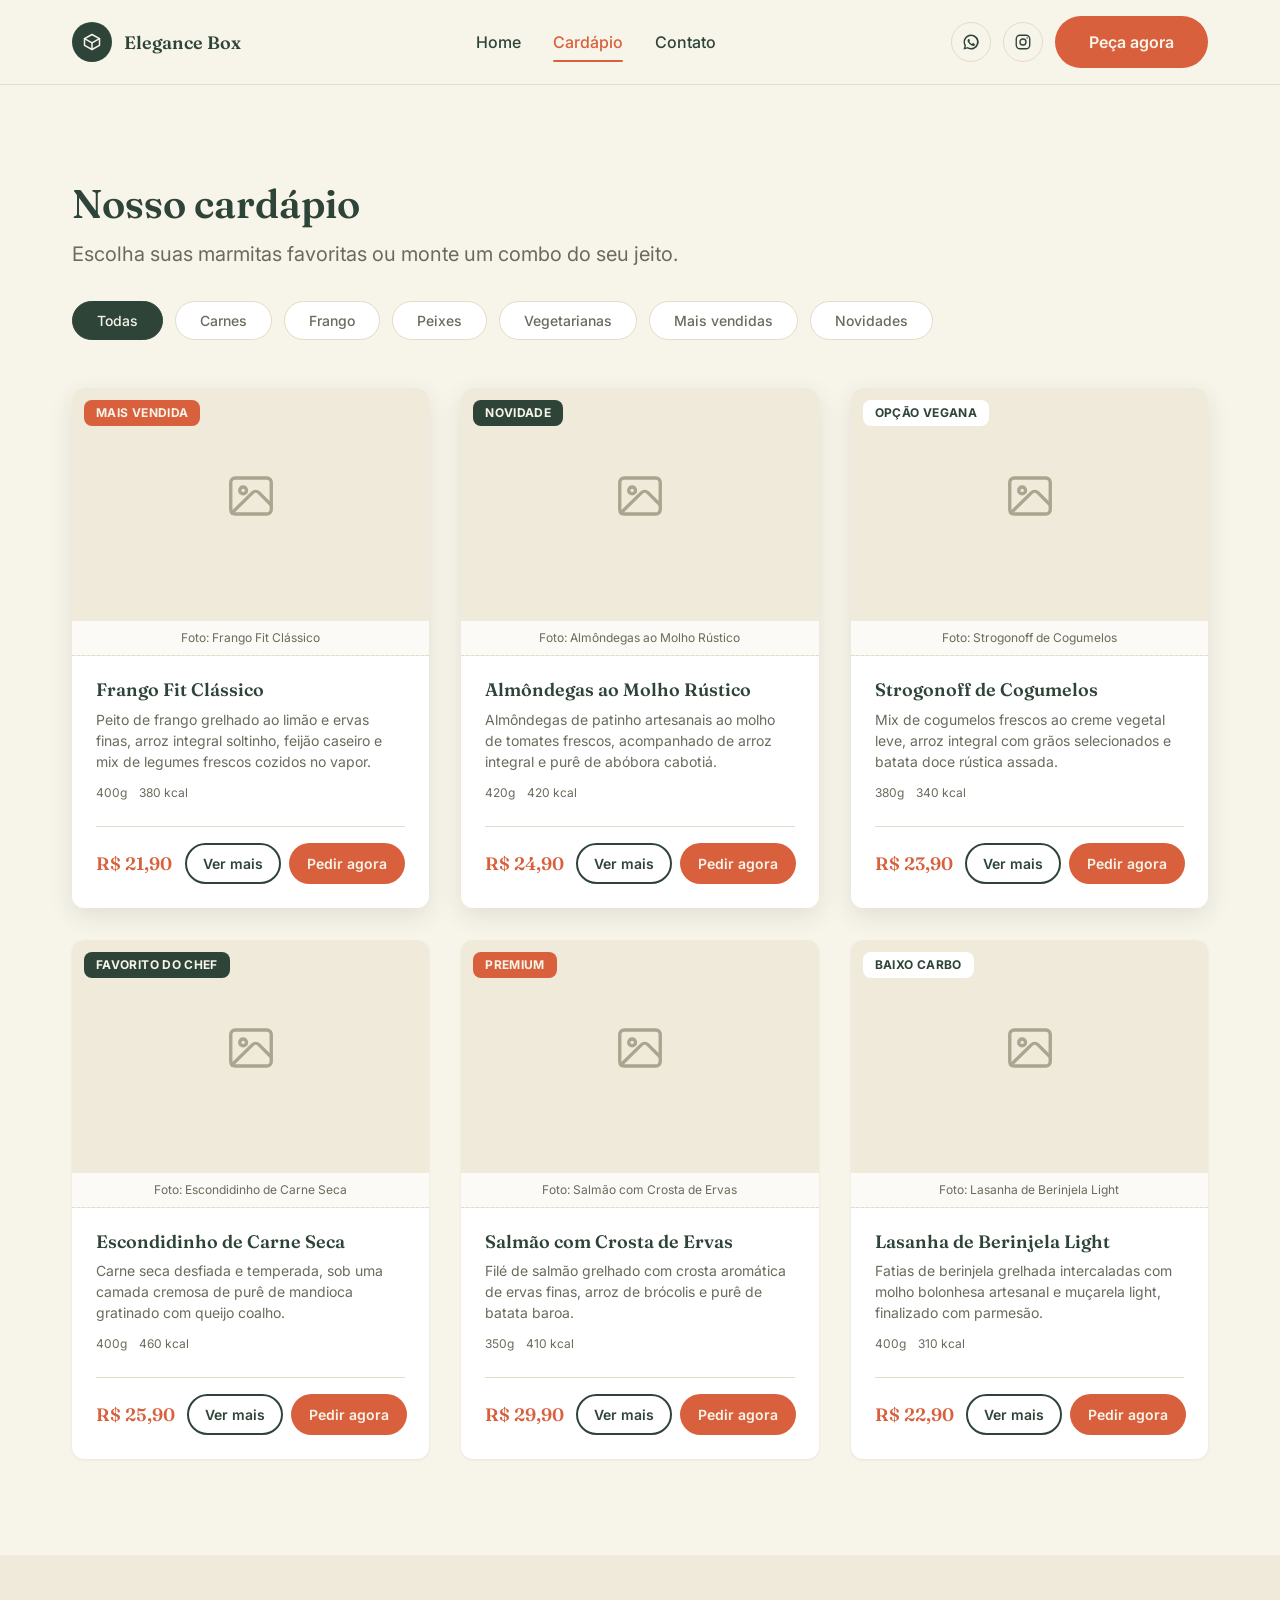
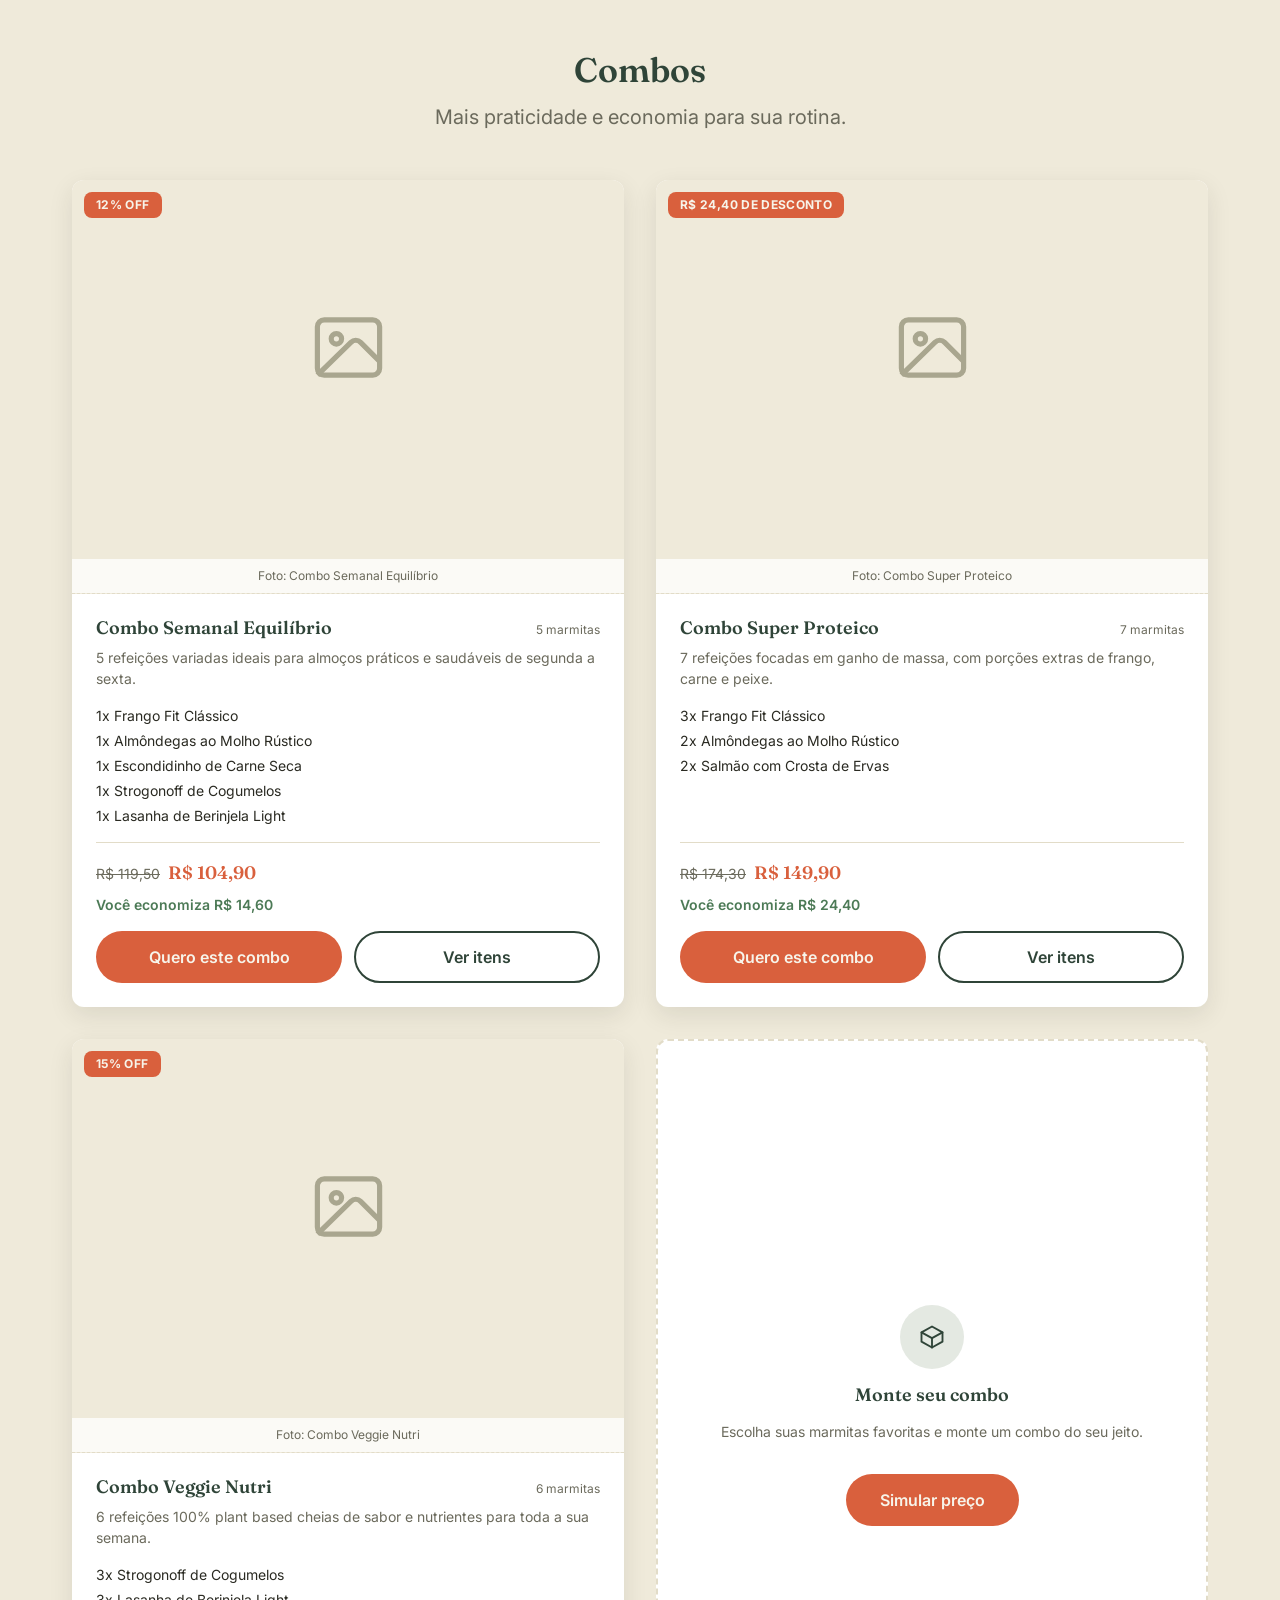
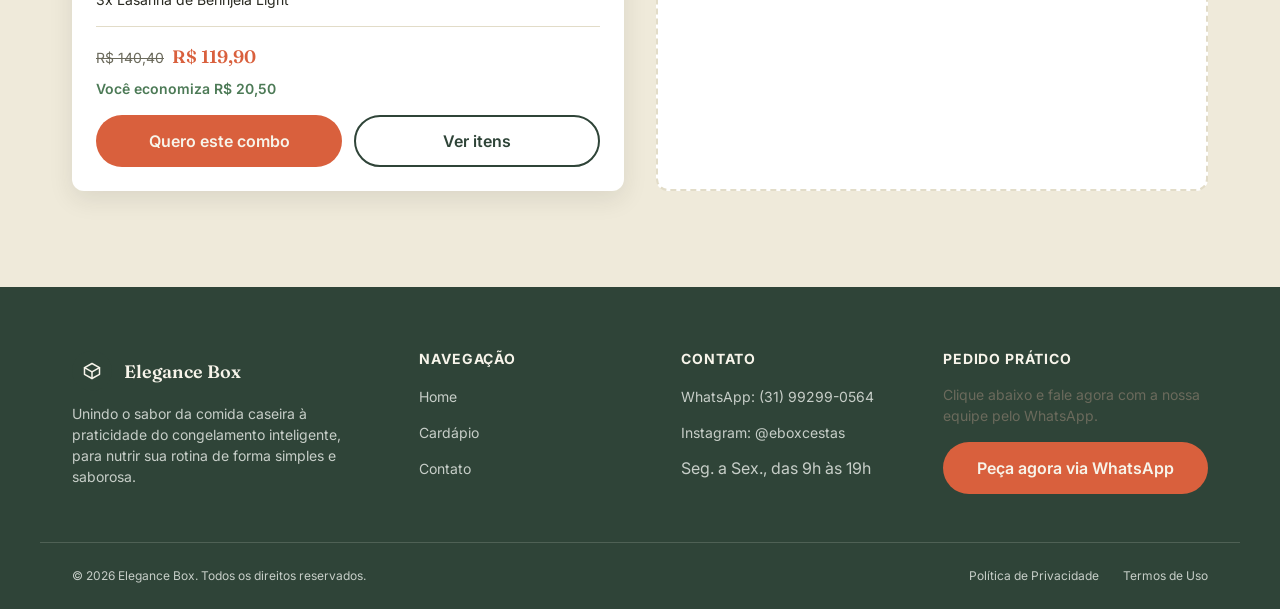
==== cardapio.html @ ef8cdcfc "Inicialização" ====
<!DOCTYPE html>
<html lang="pt-BR">
  <head>
    <meta charset="UTF-8" />
    <meta name="viewport" content="width=device-width, initial-scale=1.0" />
    <title>Cardápio | Elegance Box</title>
    <meta
      name="description"
      content="Conheça o cardápio completo de marmitas congeladas da Elegance Box, monte combos prontos ou personalize o seu."
    />

    <link
      rel="icon"
      type="image/svg+xml"
      href="data:image/svg+xml,%3Csvg xmlns='http://www.w3.org/2000/svg' viewBox='0 0 24 24'%3E%3Crect width='24' height='24' rx='6' fill='%232F4438'/%3E%3Cpath d='M5 8.5l7-4 7 4-7 4-7-4Z' fill='none' stroke='%23F7F4EA' stroke-width='1.6' stroke-linejoin='round'/%3E%3Cpath d='M5 8.5v7l7 4 7-4v-7' fill='none' stroke='%23F7F4EA' stroke-width='1.6' stroke-linejoin='round'/%3E%3C/svg%3E"
    />

    <link rel="preconnect" href="https://fonts.googleapis.com" />
    <link rel="preconnect" href="https://fonts.gstatic.com" crossorigin />
    <link
      href="https://fonts.googleapis.com/css2?family=Fraunces:opsz,wght@9..144,500;9..144,600;9..144,700&family=Inter:wght@400;500;600;700&display=swap"
      rel="stylesheet"
    />

    <link rel="stylesheet" href="css/reset.css" />
    <link rel="stylesheet" href="css/variables.css" />
    <link rel="stylesheet" href="css/global.css" />
    <link rel="stylesheet" href="css/cardapio.css" />
  </head>
  <body>
    <a class="skip-link" href="#main-content">Pular para o conteúdo</a>

    <!-- ==================================================================
         HEADER GLOBAL (idêntico em todas as páginas — ver comentários
         completos em index.html)
         ================================================================== -->
    <header class="site-header">
      <div class="container site-header__inner">
        <a href="index.html" class="logo">
          <span class="logo__icon" aria-hidden="true">
            <svg viewBox="0 0 24 24" fill="none" stroke="currentColor" stroke-width="1.8" stroke-linecap="round" stroke-linejoin="round">
              <path d="M3 8l9-5 9 5-9 5-9-5Z" />
              <path d="M3 8v8l9 5 9-5V8" />
              <path d="M12 13v8" />
            </svg>
          </span>
          <span class="logo__text">Elegance Box</span>
        </a>

        <nav class="site-nav" aria-label="Navegação principal">
          <ul class="site-nav__list">
            <li><a href="index.html" class="nav-link" data-nav-link>Home</a></li>
            <li><a href="cardapio.html" class="nav-link" data-nav-link>Cardápio</a></li>
            <li><a href="contato.html" class="nav-link" data-nav-link>Contato</a></li>
          </ul>
        </nav>

        <div class="site-header__actions">
          <a
            class="icon-btn"
            href="https://wa.me/5531992990564"
            target="_blank"
            rel="noopener"
            title="Falar no WhatsApp"
            aria-label="Falar no WhatsApp"
            data-wa-cta
            data-wa-message="Olá! Gostaria de fazer um pedido de marmitas Elegance Box."
          >
            <svg viewBox="0 0 24 24" fill="currentColor" aria-hidden="true">
              <path
                d="M12 2a10 10 0 0 0-8.6 15L2 22l5.2-1.4A10 10 0 1 0 12 2Zm0 18a8 8 0 0 1-4.1-1.1l-.3-.2-3 .8.8-2.9-.2-.3A8 8 0 1 1 12 20Zm4.4-5.8c-.2-.1-1.4-.7-1.6-.8-.2-.1-.4-.1-.5.1s-.6.8-.7.9-.3.2-.5.1a6.5 6.5 0 0 1-3.2-2.8c-.2-.4.2-.4.6-1.2.1-.2 0-.4 0-.5s-.5-1.2-.7-1.6-.4-.4-.5-.4h-.5a.9.9 0 0 0-.6.3 2.7 2.7 0 0 0-.8 2 4.7 4.7 0 0 0 1 2.5 10.6 10.6 0 0 0 4.4 3.9c1.6.6 2.2.7 2.7.6a2.3 2.3 0 0 0 1.5-1.1 1.9 1.9 0 0 0 .1-1.1c-.1-.1-.2-.2-.4-.3Z"
              />
            </svg>
          </a>
          <a
            class="icon-btn"
            href="https://www.instagram.com/eboxcestas?utm_source=ig_web_button_share_sheet&igsh=ZDNlZDc0MzIxNw==&igsi=ZDNlZDc0MzIxNw=="
            target="_blank"
            rel="noopener"
            title="Ver Instagram"
            aria-label="Ver Instagram"
          >
            <svg viewBox="0 0 24 24" fill="none" stroke="currentColor" stroke-width="1.8" aria-hidden="true">
              <rect x="3" y="3" width="18" height="18" rx="5" />
              <circle cx="12" cy="12" r="4" />
              <circle cx="17.5" cy="6.5" r="1" fill="currentColor" stroke="none" />
            </svg>
          </a>
          <a
            class="btn btn--primary"
            href="https://wa.me/5531992990564"
            target="_blank"
            rel="noopener"
            data-wa-cta
            data-wa-message="Olá! Gostaria de fazer um pedido de marmitas Elegance Box."
          >
            Peça agora
          </a>
        </div>

        <button
          type="button"
          class="mobile-menu-toggle"
          id="mobileMenuToggle"
          aria-label="Abrir menu"
          aria-expanded="false"
          aria-controls="mobileMenu"
        >
          <svg viewBox="0 0 24 24" fill="none" stroke="currentColor" stroke-width="2" stroke-linecap="round" aria-hidden="true">
            <line x1="3" y1="6" x2="21" y2="6" />
            <line x1="3" y1="12" x2="21" y2="12" />
            <line x1="3" y1="18" x2="21" y2="18" />
          </svg>
        </button>
      </div>
    </header>

    <main id="main-content">
      <!-- ================================================================
           CABEÇALHO DO CARDÁPIO + FILTROS
           Título/texto de introdução e os chips de categoria que filtram
           o grid de produtos logo abaixo (ver cardapio.js).
           ================================================================ -->
      <section class="section cardapio-catalog">
        <div class="container">
          <div class="section-header">
            <h1 class="section-header__title">Nosso cardápio</h1>
            <p class="section-header__subtitle">Escolha suas marmitas favoritas ou monte um combo do seu jeito.</p>
          </div>

          <!-- role="group" com aria-label: identifica para leitores de tela
               que estes botões formam um conjunto de filtros relacionados -->
          <div class="filter-bar" id="filterBar" role="group" aria-label="Filtrar cardápio por categoria">
            <button type="button" class="filter-chip" data-filter="todas" aria-pressed="true">Todas</button>
            <button type="button" class="filter-chip" data-filter="carnes" aria-pressed="false">Carnes</button>
            <button type="button" class="filter-chip" data-filter="frango" aria-pressed="false">Frango</button>
            <button type="button" class="filter-chip" data-filter="peixes" aria-pressed="false">Peixes</button>
            <button type="button" class="filter-chip" data-filter="vegetarianas" aria-pressed="false">Vegetarianas</button>
            <button type="button" class="filter-chip" data-filter="mais-vendidas" aria-pressed="false">Mais vendidas</button>
            <button type="button" class="filter-chip" data-filter="novidades" aria-pressed="false">Novidades</button>
          </div>

          <!-- Grid de produtos: preenchido/atualizado por cardapio.js a
               cada clique num filtro. aria-live="polite" faz leitores de
               tela avisarem discretamente quando o conteúdo do grid muda -->
          <div class="products-grid" id="productsGrid" aria-live="polite"></div>
        </div>
      </section>

      <!-- ================================================================
           COMBOS
           3 combos prontos (renderizados via JS a partir de
           EB.data.COMBOS) + o card "Monte seu combo", que abre o modal
           grande de montagem personalizada.
           ================================================================ -->
      <section class="section section--alt combos-section">
        <div class="container">
          <div class="section-header section-header--center">
            <h2 class="section-header__title">Combos</h2>
            <p class="section-header__subtitle">Mais praticidade e economia para sua rotina.</p>
          </div>

          <div class="combos-grid" id="combosGrid"></div>
        </div>
      </section>
    </main>

    <!-- ==================================================================
         FOOTER GLOBAL (idêntico em todas as páginas)
         ================================================================== -->
    <footer class="site-footer">
      <div class="container site-footer__grid">
        <div class="footer-block">
          <a href="index.html" class="logo">
            <span class="logo__icon" aria-hidden="true">
              <svg viewBox="0 0 24 24" fill="none" stroke="currentColor" stroke-width="1.8" stroke-linecap="round" stroke-linejoin="round">
                <path d="M3 8l9-5 9 5-9 5-9-5Z" />
                <path d="M3 8v8l9 5 9-5V8" />
                <path d="M12 13v8" />
              </svg>
            </span>
            <span class="logo__text">Elegance Box</span>
          </a>
          <p class="footer-block__description">
            Unindo o sabor da comida caseira à praticidade do congelamento inteligente, para nutrir sua rotina de
            forma simples e saborosa.
          </p>
        </div>

        <div class="footer-block">
          <h3 class="footer-block__title">Navegação</h3>
          <ul class="footer-block__list">
            <li><a href="index.html">Home</a></li>
            <li><a href="cardapio.html">Cardápio</a></li>
            <li><a href="contato.html">Contato</a></li>
          </ul>
        </div>

        <div class="footer-block">
          <h3 class="footer-block__title">Contato</h3>
          <ul class="footer-block__list">
            <li>
              <a
                href="https://wa.me/5531992990564"
                target="_blank"
                rel="noopener"
                data-wa-cta
                data-wa-message="Olá! Gostaria de fazer um pedido de marmitas Elegance Box."
                >WhatsApp: (31) 99299-0564</a
              >
            </li>
            <li><a href="https://www.instagram.com/eboxcestas?utm_source=ig_web_button_share_sheet&igsh=ZDNlZDc0MzIxNw==&igsi=ZDNlZDc0MzIxNw==" target="_blank" rel="noopener">Instagram: @eboxcestas</a></li>
            <li>Seg. a Sex., das 9h às 19h</li>
          </ul>
        </div>

        <div class="footer-block">
          <h3 class="footer-block__title">Pedido Prático</h3>
          <p class="footer-block__text">Clique abaixo e fale agora com a nossa equipe pelo WhatsApp.</p>
          <a
            class="btn btn--primary"
            href="https://wa.me/5531992990564"
            target="_blank"
            rel="noopener"
            data-wa-cta
            data-wa-message="Olá! Gostaria de fazer um pedido de marmitas Elegance Box."
          >
            Peça agora via WhatsApp
          </a>
        </div>
      </div>

      <div class="container site-footer__bottom">
        <span>&copy; <span id="currentYear">2026</span> Elegance Box. Todos os direitos reservados.</span>
        <div class="site-footer__bottom-links">
          <a href="#">Política de Privacidade</a>
          <a href="#">Termos de Uso</a>
        </div>
      </div>
    </footer>

    <!-- ==================================================================
         MENU MOBILE (idêntico em todas as páginas)
         ================================================================== -->
    <div class="mobile-menu" id="mobileMenu" aria-hidden="true">
      <div class="mobile-menu__header">
        <a href="index.html" class="logo">
          <span class="logo__icon" aria-hidden="true">
            <svg viewBox="0 0 24 24" fill="none" stroke="currentColor" stroke-width="1.8" stroke-linecap="round" stroke-linejoin="round">
              <path d="M3 8l9-5 9 5-9 5-9-5Z" />
              <path d="M3 8v8l9 5 9-5V8" />
              <path d="M12 13v8" />
            </svg>
          </span>
          <span class="logo__text">Elegance Box</span>
        </a>
        <button type="button" class="icon-btn mobile-menu__close" id="mobileMenuClose" aria-label="Fechar menu">
          <svg viewBox="0 0 24 24" fill="none" stroke="currentColor" stroke-width="2" stroke-linecap="round" aria-hidden="true">
            <line x1="5" y1="5" x2="19" y2="19" />
            <line x1="19" y1="5" x2="5" y2="19" />
          </svg>
        </button>
      </div>

      <div class="mobile-menu__body">
        <nav class="mobile-menu__nav" aria-label="Navegação mobile">
          <a href="index.html" class="nav-link" data-nav-link>Home</a>
          <a href="cardapio.html" class="nav-link" data-nav-link>Cardápio</a>
          <a href="contato.html" class="nav-link" data-nav-link>Contato</a>
        </nav>

        <hr class="mobile-menu__divider" />

        <div class="mobile-menu__actions">
          <a
            class="btn btn--primary btn--block"
            href="https://wa.me/5531992990564"
            target="_blank"
            rel="noopener"
            data-wa-cta
            data-wa-message="Olá! Gostaria de fazer um pedido de marmitas Elegance Box."
          >
            Peça agora
          </a>
          <div class="mobile-menu__socials">
            <a
              class="icon-btn"
              href="https://wa.me/5531992990564"
              target="_blank"
              rel="noopener"
              aria-label="Falar no WhatsApp"
              data-wa-cta
              data-wa-message="Olá! Gostaria de fazer um pedido de marmitas Elegance Box."
            >
              <svg viewBox="0 0 24 24" fill="currentColor" aria-hidden="true">
                <path
                  d="M12 2a10 10 0 0 0-8.6 15L2 22l5.2-1.4A10 10 0 1 0 12 2Zm0 18a8 8 0 0 1-4.1-1.1l-.3-.2-3 .8.8-2.9-.2-.3A8 8 0 1 1 12 20Zm4.4-5.8c-.2-.1-1.4-.7-1.6-.8-.2-.1-.4-.1-.5.1s-.6.8-.7.9-.3.2-.5.1a6.5 6.5 0 0 1-3.2-2.8c-.2-.4.2-.4.6-1.2.1-.2 0-.4 0-.5s-.5-1.2-.7-1.6-.4-.4-.5-.4h-.5a.9.9 0 0 0-.6.3 2.7 2.7 0 0 0-.8 2 4.7 4.7 0 0 0 1 2.5 10.6 10.6 0 0 0 4.4 3.9c1.6.6 2.2.7 2.7.6a2.3 2.3 0 0 0 1.5-1.1 1.9 1.9 0 0 0 .1-1.1c-.1-.1-.2-.2-.4-.3Z"
                />
              </svg>
            </a>
            <a class="icon-btn" href="https://www.instagram.com/eboxcestas?utm_source=ig_web_button_share_sheet&igsh=ZDNlZDc0MzIxNw==&igsi=ZDNlZDc0MzIxNw==" target="_blank" rel="noopener" aria-label="Ver Instagram">
              <svg viewBox="0 0 24 24" fill="none" stroke="currentColor" stroke-width="1.8" aria-hidden="true">
                <rect x="3" y="3" width="18" height="18" rx="5" />
                <circle cx="12" cy="12" r="4" />
                <circle cx="17.5" cy="6.5" r="1" fill="currentColor" stroke="none" />
              </svg>
            </a>
          </div>
        </div>
      </div>
    </div>

    <!-- ==================================================================
         MODAL: DETALHES DA MARMITA
         Aberto ao clicar em "Ver mais" num card de produto, ou ao clicar
         numa marmita dentro do modal de combo. O conteúdo interno
         (.modal__body) é montado inteiramente via JS (cardapio.js,
         função buildProductModalBody), pois os campos (ingredientes,
         tabela nutricional etc.) são os mesmos para toda marmita — só o
         valor de cada campo muda conforme o produto clicado.
         ================================================================== -->
    <div class="modal-overlay" id="productModal" aria-hidden="true">
      <div class="modal" role="dialog" aria-modal="true" aria-labelledby="productModalTitle">
        <button type="button" class="icon-btn modal__close" data-modal-close aria-label="Fechar detalhes da marmita">
          <svg viewBox="0 0 24 24" fill="none" stroke="currentColor" stroke-width="2" stroke-linecap="round" aria-hidden="true">
            <line x1="5" y1="5" x2="19" y2="19" />
            <line x1="19" y1="5" x2="5" y2="19" />
          </svg>
        </button>
        <div class="modal__body" id="productModalBody"></div>
      </div>
    </div>

    <!-- ==================================================================
         MODAL: DETALHES DO COMBO
         Aberto ao clicar em "Ver itens" num combo pronto. Lista as
         marmitas incluídas; cada uma pode ser clicada para abrir o modal
         de detalhes daquela marmita (com opção de "Voltar" para este
         modal). Conteúdo montado via JS (buildComboModalBody).
         ================================================================== -->
    <div class="modal-overlay" id="comboModal" aria-hidden="true">
      <div class="modal" role="dialog" aria-modal="true" aria-labelledby="comboModalTitle">
        <button type="button" class="icon-btn modal__close" data-modal-close aria-label="Fechar detalhes do combo">
          <svg viewBox="0 0 24 24" fill="none" stroke="currentColor" stroke-width="2" stroke-linecap="round" aria-hidden="true">
            <line x1="5" y1="5" x2="19" y2="19" />
            <line x1="19" y1="5" x2="5" y2="19" />
          </svg>
        </button>
        <div class="modal__body" id="comboModalBody"></div>
      </div>
    </div>

    <!-- ==================================================================
         MODAL: MONTE SEU COMBO
         O modal mais complexo do site: lista todas as marmitas com
         seletor de quantidade (coluna esquerda) e um resumo fixo com
         cálculo de desconto progressivo em tempo real (coluna direita).
         Ao contrário dos dois modais acima, aqui a ESTRUTURA é sempre a
         mesma (só os números mudam), então o HTML já vem praticamente
         pronto e cardapio.js só atualiza os valores — ver função
         renderBuilderSummary().
         ================================================================== -->
    <div class="modal-overlay" id="builderModal" aria-hidden="true">
      <div class="modal modal--builder" role="dialog" aria-modal="true" aria-labelledby="builderModalTitle">
        <button type="button" class="icon-btn modal__close" data-modal-close aria-label="Fechar">
          <svg viewBox="0 0 24 24" fill="none" stroke="currentColor" stroke-width="2" stroke-linecap="round" aria-hidden="true">
            <line x1="5" y1="5" x2="19" y2="19" />
            <line x1="19" y1="5" x2="5" y2="19" />
          </svg>
        </button>

        <div class="modal__header">
          <h2 class="modal__title" id="builderModalTitle">Monte seu Combo</h2>
          <p class="modal__subtitle">Escolha as unidades das suas marmitas e garanta descontos progressivos.</p>
        </div>

        <div class="builder">
          <!-- Coluna esquerda: uma linha por marmita disponível, com
               seletor de quantidade. Preenchida uma única vez (ao
               carregar a página) por cardapio.js — a lista de marmitas
               não muda depois, só a quantidade de cada uma. -->
          <div class="builder__list" id="builderProductList"></div>

          <!-- Coluna direita: resumo do combo sendo montado. Fica "presa"
               (sticky) na tela enquanto o usuário rola a lista de
               marmitas à esquerda, graças ao CSS em cardapio.css. -->
          <aside class="builder__summary">
            <h3 class="builder__summary-title">Seu Combo Especial</h3>

            <ul class="builder__summary-items" id="builderSummaryItems"></ul>

            <!-- Exibida enquanto nenhuma marmita foi escolhida ainda -->
            <p class="builder__summary-empty" id="builderSummaryEmpty">Escolha ao menos uma marmita para simular o preço.</p>

            <!-- Escondida enquanto o carrinho estiver vazio -->
            <div class="builder__summary-totals" id="builderSummaryTotals" hidden>
              <div class="builder__summary-row">
                <span id="builderSubtotalLabel">Subtotal (0 marmitas):</span>
                <span id="builderSubtotalValue">R$ 0,00</span>
              </div>
              <div class="builder__summary-row builder__summary-row--discount" id="builderDiscountRow" hidden>
                <span id="builderDiscountLabel">Desconto Progressivo:</span>
                <span id="builderDiscountValue">- R$ 0,00</span>
              </div>
              <div class="builder__summary-row builder__summary-row--total">
                <span>Total Final:</span>
                <span id="builderTotalValue">R$ 0,00</span>
              </div>
            </div>

            <div class="builder__summary-actions">
              <!-- Começa com aria-disabled="true" (carrinho vazio);
                   cardapio.js remove o atributo assim que há ao menos 1
                   marmita escolhida, e recalcula o href a cada mudança -->
              <a class="btn btn--primary btn--block" id="builderSendOrderBtn" target="_blank" rel="noopener" aria-disabled="true" href="#">
                Enviar pedido pelo WhatsApp
              </a>
              <button type="button" class="btn btn--outline btn--block" data-modal-close>Continuar escolhendo</button>
            </div>
          </aside>
        </div>
      </div>
    </div>

    <!-- ==================================================================
         TEMPLATE: CARD "MONTE SEU COMBO"
         Uma tag <template> nunca é exibida nem processada pelo navegador
         "do jeito que está" no HTML — seu conteúdo só entra na página
         quando explicitamente clonado via JS (ver renderCombosGrid em
         cardapio.js). Usado aqui porque este card é sempre o mesmo
         (nenhum dado vem de EB.data.COMBOS), mas precisa ser inserido
         DEPOIS dos 3 combos prontos, que são gerados dinamicamente.
         ================================================================== -->
    <template id="customComboCardTemplate">
      <article class="combo-card combo-card--custom">
        <span class="combo-card__icon" aria-hidden="true">
          <svg viewBox="0 0 24 24" fill="none" stroke="currentColor" stroke-width="1.6" stroke-linecap="round" stroke-linejoin="round">
            <path d="M3 8l9-5 9 5-9 5-9-5Z" />
            <path d="M3 8v8l9 5 9-5V8" />
            <path d="M12 13v8" />
          </svg>
        </span>
        <h3 class="combo-card__name">Monte seu combo</h3>
        <p class="combo-card__description">Escolha suas marmitas favoritas e monte um combo do seu jeito.</p>
        <button type="button" class="btn btn--primary" data-action="open-builder">Simular preço</button>
      </article>
    </template>

    <script src="js/data.js"></script>
    <script src="js/main.js"></script>
    <script src="js/cardapio.js"></script>
  </body>
</html>
---- css/variables.css ----
/* ==========================================================================
   VARIABLES.CSS
   Design Tokens do site Elegance Box.
   Objetivo: centralizar TODAS as decisões visuais (cores, fontes, espaços,
   bordas, sombras, transições) em um único lugar. Qualquer ajuste de marca
   (ex: trocar a cor de destaque, trocar a fonte) deve ser feito aqui, e se
   propaga automaticamente para o site inteiro, já que os outros arquivos
   .css sempre consomem essas variáveis em vez de valores "soltos".

   BREAKPOINTS DO PROJETO (documentados aqui porque CSS custom properties
   não podem ser usadas dentro de @media, então os números abaixo precisam
   ser repetidos manualmente nas media queries de cada arquivo):
     - Desktop: a partir de 1200px (estilo "base", sem media query)
     - Tablet:  de 768px até 1199px  → @media (max-width: 1199px)
     - Mobile:  abaixo de 768px      → @media (max-width: 767px)
   ========================================================================== */

:root {
  /* ------------------------------------------------------------------
     CORES — PALETA DE MARCA
     Paleta inspirada em alimentação/qualidade: fundo em tom de marfim
     (aconchegante, remete a embalagem/papel kraft), verde floresta como
     cor primária (natural, orgânico, confiança) e terracota como cor de
     destaque para todas as chamadas de ação (contraste alto, aparece bem
     sobre o fundo claro sem parecer um site "tecnológico" genérico).
     ------------------------------------------------------------------ */
  --color-bg: #f7f4ea; /* fundo principal das páginas (marfim quente) */
  --color-bg-alt: #efeada; /* fundo de seções alternadas / cards sobre --color-bg */
  --color-surface: #ffffff; /* superfície de cards e modais, "flutuando" sobre o fundo creme */

  --color-primary: #2f4438; /* verde floresta: header, footer, títulos, ícones padrão */
  --color-primary-dark: #22332a; /* variação mais escura, usada em hover de elementos primários */
  --color-primary-soft: #e4e9e2; /* verde bem clarinho, usado em fundos de ícone/hover sutil */

  --color-accent: #d9603d; /* terracota: CTAs, preços, badges de destaque, estado ativo */
  --color-accent-dark: #c24f2f; /* terracota escurecido, usado no hover dos botões de destaque */
  --color-accent-soft: #fbe7e0; /* terracota bem clarinho, usado em fundo de badge/alerta leve */

  --color-text: #2a2a22; /* texto principal (títulos e corpo de texto) */
  --color-text-muted: #6b6a5c; /* texto secundário (descrições, legendas, metadados) */
  --color-text-on-dark: #f7f4ea; /* texto usado sobre fundos escuros (header/footer/CTA final) */
  --color-text-on-dark-muted: #c7cec8; /* texto secundário sobre fundo escuro */

  --color-border: #e2dcc8; /* bordas sutis de cards, inputs e divisórias */
  --color-border-on-dark: rgba(247, 244, 234, 0.16); /* divisórias sobre fundo escuro */

  --color-success: #4c7a56; /* feedback positivo (ex: economia em combos) */
  --color-alert: #c24f2f; /* feedback de alerta (reaproveita o tom de terracota escuro) */

  --color-overlay: rgba(34, 51, 42, 0.55); /* fundo escurecido atrás de modais/menu mobile */

  /* ------------------------------------------------------------------
     TIPOGRAFIA
     Fraunces (serifada, com personalidade) para títulos/display — traz a
     sofisticação e o "afeto" pedidos no briefing. Inter (sans-serif, alta
     legibilidade) para texto corrido, navegação, preços e botões.
     Carregadas via Google Fonts no <head> de cada página HTML.
     ------------------------------------------------------------------ */
  --font-display: "Fraunces", Georgia, serif;
  --font-body: "Inter", -apple-system, Segoe UI, sans-serif;

  /* Escala de tamanhos de fonte. Usa rem (relativo à fonte raiz do
     navegador, tipicamente 16px) para respeitar configurações de
     acessibilidade do usuário (zoom de texto do navegador/SO). */
  --text-display: 3.25rem; /* título hero da Home */
  --text-h1: 2.5rem; /* título principal de página (Cardápio, Contato) */
  --text-h2: 2.125rem; /* título de seção */
  --text-h3: 1.5rem; /* subtítulo de seção / título de card grande */
  --text-h4: 1.125rem; /* título de card pequeno */
  --text-lead: 1.25rem; /* texto de apoio logo abaixo de títulos grandes */
  --text-body: 1rem; /* texto corrido padrão */
  --text-small: 0.875rem; /* metadados, descrições de card, legendas */
  --text-caption: 0.75rem; /* selos, rótulos pequenos, notas de rodapé de tabela */

  --leading-tight: 1.15; /* line-height apertado, usado em títulos grandes */
  --leading-normal: 1.5; /* line-height padrão para texto corrido */

  /* ------------------------------------------------------------------
     ESPAÇAMENTO
     Escala baseada em múltiplos de 4px. Usar sempre estas variáveis (em
     vez de valores soltos como "17px") mantém o ritmo vertical/horizontal
     do site consistente entre seções e componentes diferentes.
     ------------------------------------------------------------------ */
  --space-1: 0.25rem; /* 4px  — ajustes finos (ex: gap entre ícone e texto) */
  --space-2: 0.5rem; /* 8px  — espaçamento mínimo entre elementos relacionados */
  --space-3: 0.75rem; /* 12px — padding interno de botões/badges */
  --space-4: 1rem; /* 16px — espaçamento padrão entre elementos de um card */
  --space-5: 1.5rem; /* 24px — padding interno de cards e modais */
  --space-6: 2rem; /* 32px — espaço entre blocos dentro de uma seção */
  --space-7: 3rem; /* 48px — espaço entre o título de uma seção e seu conteúdo */
  --space-8: 4rem; /* 64px — padding vertical padrão de uma seção completa */
  --space-9: 6rem; /* 96px — padding vertical de seções de destaque (hero, CTA final) */

  /* ------------------------------------------------------------------
     LAYOUT
     ------------------------------------------------------------------ */
  --container-width: 1200px; /* largura máxima do conteúdo, conforme briefing (1200–1280px) */
  --container-padding: 2rem; /* respiro lateral mínimo do container em telas grandes */

  /* ------------------------------------------------------------------
     BORDAS E SOMBRAS
     Cantos levemente arredondados (nunca "pill" nos cards, para manter a
     aparência elegante/sofisticada) e sombras suaves, nunca fortes,
     conforme pedido no briefing ("evitar sombras muito fortes").
     ------------------------------------------------------------------ */
  --radius-sm: 8px; /* botões, badges, inputs */
  --radius-md: 12px; /* cards */
  --radius-lg: 20px; /* modais, blocos grandes de imagem */
  --radius-full: 999px; /* elementos circulares/pill (botão CTA, ícone social) */

  --shadow-sm: 0 1px 3px rgba(42, 42, 34, 0.08);
  --shadow-md: 0 8px 24px rgba(42, 42, 34, 0.1);
  --shadow-lg: 0 24px 48px rgba(42, 42, 34, 0.18);

  /* ------------------------------------------------------------------
     TRANSIÇÕES
     Duração única para todas as microinterações (hover, foco, abertura de
     modal) — mantém a sensação de resposta do site consistente e evita
     animações longas/exageradas (pedido explícito do briefing).
     ------------------------------------------------------------------ */
  --transition-fast: 150ms ease;
  --transition-base: 250ms ease;

  /* ------------------------------------------------------------------
     CAMADAS (z-index)
     Escala centralizada para evitar "guerra de z-index" entre header
     fixo, menu mobile e modais.
     ------------------------------------------------------------------ */
  --z-header: 100;
  --z-mobile-menu: 200;
  --z-modal: 300;
}
---- css/global.css ----
/* ==========================================================================
   GLOBAL.CSS
   Estilos e componentes compartilhados por TODAS as páginas do site:
   tipografia base, layout (container/seções), header, footer, menu mobile,
   botões, badges, cards de produto/combo, modal base, tabela nutricional,
   seletor de quantidade e utilitários de acessibilidade.

   Estilos que só existem em UMA página (ex: hero da Home) ficam nos
   arquivos home.css / cardapio.css / contato.css — aqui só entra o que é
   reaproveitado em 2 ou mais lugares.
   ========================================================================== */

/* --------------------------------------------------------------------------
   TIPOGRAFIA BASE
   Define a aparência padrão de texto do site inteiro. Cada página só
   precisa sobrescrever o que for realmente diferente.
   -------------------------------------------------------------------- */

/* Fundo e cor de texto padrão do site + fonte de corpo (Inter). */
body {
  background-color: var(--color-bg);
  color: var(--color-text);
  font-family: var(--font-body);
  font-size: var(--text-body);
}

/* Todos os títulos usam a fonte serifada de destaque (Fraunces) e um
   line-height mais apertado, já que textos grandes com line-height normal
   ficam com espaçamento visualmente exagerado entre linhas. */
h1,
h2,
h3,
h4 {
  font-family: var(--font-display);
  color: var(--color-primary);
  line-height: var(--leading-tight);
  font-weight: 600;
}

h1 {
  font-size: var(--text-h1);
}
h2 {
  font-size: var(--text-h2);
}
h3 {
  font-size: var(--text-h3);
}
h4 {
  font-size: var(--text-h4);
}

/* Parágrafos usam a cor secundária de texto por padrão (mais suave que
   títulos), já que a maior parte dos parágrafos do site é texto de apoio,
   não conteúdo principal. */
p {
  color: var(--color-text-muted);
  line-height: var(--leading-normal);
}

/* --------------------------------------------------------------------------
   ACESSIBILIDADE — FOCO E SKIP LINK
   -------------------------------------------------------------------- */

/* Estado de foco visível e consistente em qualquer elemento navegável por
   teclado. Usamos :focus-visible (em vez de :focus) para o contorno só
   aparecer quando a navegação é por teclado (Tab), não em cliques de
   mouse — evita o "anel" de foco aparecer em cliques comuns. */
:focus-visible {
  outline: 3px solid var(--color-accent);
  outline-offset: 2px;
}

/* Esconde visualmente um elemento mas mantém acessível a leitores de tela.
   Usado em textos de apoio que só existem para contexto (ex: labels de
   ícones que já têm aria-label, mas quando queremos reforçar com texto). */
.visually-hidden {
  position: absolute;
  width: 1px;
  height: 1px;
  padding: 0;
  margin: -1px;
  overflow: hidden;
  clip: rect(0, 0, 0, 0);
  white-space: nowrap;
  border: 0;
}

/* Link "pular para o conteúdo": fica invisível até receber foco via Tab,
   permitindo que usuários de teclado pulem o header/nav repetido em toda
   página e vão direto para o <main>. */
.skip-link {
  position: absolute;
  top: -48px;
  left: var(--space-4);
  z-index: 1000;
  background: var(--color-primary);
  color: var(--color-text-on-dark);
  padding: var(--space-3) var(--space-5);
  border-radius: var(--radius-sm);
  transition: top var(--transition-fast);
}

.skip-link:focus {
  top: var(--space-4);
}

/* --------------------------------------------------------------------------
   LAYOUT — CONTAINER E SEÇÕES
   Componentes de estrutura reaproveitados por toda seção de toda página.
   -------------------------------------------------------------------- */

/* Container centralizado com largura máxima, conforme briefing (seção 5):
   o conteúdo nunca deve esticar 100% da tela em telas grandes. */
.container {
  width: 100%;
  max-width: var(--container-width);
  margin-inline: auto;
  padding-inline: var(--container-padding);
}

/* Espaçamento vertical padrão de uma seção de página. */
.section {
  padding-block: var(--space-9);
}

/* Modificador para seções com fundo alternado (dá "respiro" visual entre
   seções consecutivas, evitando que tudo pareça um bloco único). */
.section--alt {
  background-color: var(--color-bg-alt);
}

/* Modificador para seções com fundo escuro (ex: CTA final da Home/Contato):
   troca a cor de texto padrão para a versão clara, já que --color-text
   (escuro) ficaria ilegível sobre --color-primary. */
.section--dark {
  background-color: var(--color-primary);
  color: var(--color-text-on-dark);
}
.section--dark h1,
.section--dark h2,
.section--dark h3,
.section--dark h4 {
  color: var(--color-text-on-dark);
}
.section--dark p {
  color: var(--color-text-on-dark-muted);
}

/* Cabeçalho de seção: pequeno rótulo (eyebrow) + título + subtítulo.
   Reaproveitado em praticamente toda seção do site (Benefícios, Como
   Funciona, Sobre, Destaque do Cardápio, etc.) — por isso vive aqui e não
   em home.css. */
.section-header {
  max-width: 640px;
  margin-bottom: var(--space-7);
}

/* Variante centralizada, usada em seções sem conteúdo lateral (ex:
   Benefícios, Como Funciona). */
.section-header--center {
  margin-inline: auto;
  text-align: center;
}

/* Variante com ação: título à esquerda e um botão à direita, na mesma
   linha (ex: "Conheça algumas opções" + botão "Ver cardápio completo"). */
.section-header--with-action {
  max-width: none;
  display: flex;
  align-items: flex-end;
  justify-content: space-between;
  gap: var(--space-5);
}

/* Rótulo pequeno acima do título (ex: "Diferenciais Elegance Box"): usa a
   cor de destaque e letras espaçadas para funcionar como um "olho" que
   guia a leitura antes do título grande. */
.section-header__eyebrow {
  display: block;
  font-family: var(--font-body);
  font-size: var(--text-small);
  font-weight: 600;
  color: var(--color-accent);
  text-transform: uppercase;
  letter-spacing: 0.08em;
  margin-bottom: var(--space-2);
}

.section-header__title {
  margin-bottom: var(--space-3);
}

.section-header__subtitle {
  font-size: var(--text-lead);
  color: var(--color-text-muted);
}

/* --------------------------------------------------------------------------
   BOTÕES
   Componente .btn reaproveitado em CTAs de header, hero, cards, modais e
   footer. Variantes de cor via modificador de classe; estado desabilitado
   via o atributo HTML nativo [disabled], não uma classe — assim o
   navegador já trata teclado/leitor de tela corretamente sem JS extra.
   -------------------------------------------------------------------- */

.btn {
  display: inline-flex;
  align-items: center;
  justify-content: center;
  gap: var(--space-2);
  padding: var(--space-3) var(--space-6);
  border-radius: var(--radius-full);
  font-family: var(--font-body);
  font-size: var(--text-body);
  font-weight: 600;
  border: 2px solid transparent;
  transition: background-color var(--transition-fast), color var(--transition-fast),
    border-color var(--transition-fast), transform var(--transition-fast);
  white-space: nowrap;
}

/* Leve efeito de "afundar" ao clicar (estado active) — feedback tátil sem
   depender de animação exagerada. */
.btn:active {
  transform: scale(0.97);
}

/* Botão primário (cor de destaque sólida): usado em toda ação de conversão
   (Peça agora, Pedir agora, Enviar pedido pelo WhatsApp). */
.btn--primary {
  background-color: var(--color-accent);
  color: var(--color-text-on-dark);
}
.btn--primary:hover {
  background-color: var(--color-accent-dark);
}

/* Botão outline (contorno, fundo transparente): usado em ações
   secundárias (Ver mais, Ver Instagram, Continuar escolhendo). A cor de
   contorno se adapta ao fundo escuro/claro via .section--dark abaixo. */
.btn--outline {
  background-color: transparent;
  border-color: currentColor;
  color: var(--color-primary);
}
.btn--outline:hover {
  background-color: var(--color-primary);
  color: var(--color-text-on-dark);
}
.section--dark .btn--outline {
  color: var(--color-text-on-dark);
}
.section--dark .btn--outline:hover {
  background-color: var(--color-text-on-dark);
  color: var(--color-primary);
}

/* Botão maior, usado nos CTAs de mais destaque (hero e CTA final). */
.btn--lg {
  padding: var(--space-4) var(--space-7);
  font-size: var(--text-lead);
}

/* Botão que ocupa 100% da largura do container pai (usado dentro dos
   modais, onde os botões ficam empilhados verticalmente). */
.btn--block {
  width: 100%;
}

/* Estado desabilitado: aparência "apagada" e cursor de bloqueio, para
   deixar claro que a ação não pode ser executada agora (ex: enviar pedido
   com o combo personalizado vazio). */
.btn:disabled {
  opacity: 0.45;
  cursor: not-allowed;
}
.btn:disabled:hover {
  background-color: var(--color-accent);
  transform: none;
}

/* Equivalente ao :disabled acima, mas para o botão "Enviar pedido" do
   combo personalizado, que é um link <a> (não um <button>) — precisa
   permanecer <a> para funcionar com "abrir em nova guia" nativamente, e
   por isso usa aria-disabled em vez do atributo disabled (que só existe
   em elementos de formulário). O bloqueio real do clique é feito em
   cardapio.js. */
.btn[aria-disabled="true"] {
  opacity: 0.45;
  cursor: not-allowed;
  pointer-events: none;
}

/* Botão circular só com ícone (WhatsApp/Instagram do header, fechar do
   modal, +/- do seletor de quantidade herdam a base mas redefinem
   formato). aria-label é usado no HTML já que não há texto visível. */
.icon-btn {
  display: inline-flex;
  align-items: center;
  justify-content: center;
  width: 40px;
  height: 40px;
  border-radius: var(--radius-full);
  border: 1px solid var(--color-border);
  color: var(--color-primary);
  transition: background-color var(--transition-fast), color var(--transition-fast);
  flex-shrink: 0;
}
.icon-btn svg {
  width: 18px;
  height: 18px;
}
.icon-btn:hover {
  background-color: var(--color-primary);
  color: var(--color-text-on-dark);
  border-color: var(--color-primary);
}

/* --------------------------------------------------------------------------
   BADGES
   Selo pequeno usado sobre a foto de produtos/combos (ex: "Mais vendida")
   e sobre o preço riscado de um combo (ex: "12% OFF").
   -------------------------------------------------------------------- */

.badge {
  display: inline-flex;
  align-items: center;
  padding: var(--space-1) var(--space-3);
  border-radius: var(--radius-sm);
  font-size: var(--text-caption);
  font-weight: 700;
  text-transform: uppercase;
  letter-spacing: 0.03em;
}

/* Variante sólida (cor de destaque): usada para o selo mais "forte" de
   cada card, o primeiro que o olho deve notar (ex: Mais vendida, % OFF). */
.badge--accent {
  background-color: var(--color-accent);
  color: var(--color-text-on-dark);
}

/* Variante em verde: usada para selos informativos, um degrau abaixo do
   selo de destaque (ex: Novidade, Premium). */
.badge--primary {
  background-color: var(--color-primary);
  color: var(--color-text-on-dark);
}

/* Variante clara: usada para selos mais discretos, que não devem competir
   visualmente com o selo principal do card (ex: Baixo Carbo). */
.badge--soft {
  background-color: var(--color-surface);
  color: var(--color-primary);
}

/* --------------------------------------------------------------------------
   HEADER GLOBAL
   Fixo no topo (position: sticky) para o CTA "Peça agora" e a navegação
   ficarem sempre acessíveis, mesmo com o usuário tendo rolado a página.
   -------------------------------------------------------------------- */

.site-header {
  position: sticky;
  top: 0;
  z-index: var(--z-header);
  background-color: var(--color-bg);
  border-bottom: 1px solid var(--color-border);
}

.site-header__inner {
  display: flex;
  align-items: center;
  justify-content: space-between;
  gap: var(--space-6);
  padding-block: var(--space-4);
}

/* Área da marca (ícone + nome), à esquerda do header. */
.logo {
  display: inline-flex;
  align-items: center;
  gap: var(--space-3);
  flex-shrink: 0;
}

/* Ícone da marca: fundo verde primário circular com o glifo em creme,
   tamanho suficiente para ser reconhecido sem dominar o header (pedido
   explícito do briefing, seção 6). */
.logo__icon {
  display: inline-flex;
  align-items: center;
  justify-content: center;
  width: 40px;
  height: 40px;
  border-radius: var(--radius-full);
  background-color: var(--color-primary);
  color: var(--color-bg);
  flex-shrink: 0;
}
.logo__icon svg {
  width: 20px;
  height: 20px;
}

.logo__text {
  font-family: var(--font-display);
  font-size: var(--text-h4);
  font-weight: 600;
  color: var(--color-primary);
}

/* Navegação principal desktop. */
.site-nav__list {
  display: flex;
  align-items: center;
  gap: var(--space-6);
}

.nav-link {
  position: relative;
  font-size: var(--text-body);
  font-weight: 500;
  color: var(--color-primary);
  padding-block: var(--space-1);
  transition: color var(--transition-fast);
}
.nav-link:hover {
  color: var(--color-accent);
}

/* Estado "página atual", aplicado via JS em main.js (comparando a URL
   atual com o href de cada link) — ver EB.nav.highlightActiveLink(). Usa
   cor de destaque + um traço embaixo, replicando o estado visto no menu
   mobile do Figma. */
.nav-link.is-active {
  color: var(--color-accent);
}
.nav-link.is-active::after {
  content: "";
  position: absolute;
  left: 0;
  right: 0;
  bottom: -6px;
  height: 2px;
  background-color: var(--color-accent);
  border-radius: var(--radius-full);
}

/* Área direita do header: ícones sociais + CTA. */
.site-header__actions {
  display: flex;
  align-items: center;
  gap: var(--space-3);
}

/* Botão hambúrguer: escondido no desktop, exibido apenas em telas
   menores (ver media query no fim do arquivo). */
.mobile-menu-toggle {
  display: none;
  align-items: center;
  justify-content: center;
  width: 40px;
  height: 40px;
  color: var(--color-primary);
}
.mobile-menu-toggle svg {
  width: 24px;
  height: 24px;
}

/* --------------------------------------------------------------------------
   MENU MOBILE
   Painel fullscreen que substitui a navegação horizontal em telas
   estreitas. Fica fora do fluxo normal (position: fixed) e é
   mostrado/escondido via a classe .is-open, controlada por main.js.
   -------------------------------------------------------------------- */

.mobile-menu {
  position: fixed;
  inset: 0;
  z-index: var(--z-mobile-menu);
  background-color: var(--color-bg);
  display: flex;
  flex-direction: column;
  /* Começa invisível e levemente deslocado; a transição de opacidade só
     dá a sensação de "aparecer suavemente" quando .is-open é aplicada. */
  opacity: 0;
  visibility: hidden;
  transition: opacity var(--transition-base), visibility var(--transition-base);
}

.mobile-menu.is-open {
  opacity: 1;
  visibility: visible;
}

.mobile-menu__header {
  display: flex;
  align-items: center;
  justify-content: space-between;
  padding: var(--space-4) var(--container-padding);
  border-bottom: 1px solid var(--color-border);
}

/* Botão de fechar com fundo suave em tom de destaque, conforme visto no
   protótipo do Figma (círculo rosado com X). */
.mobile-menu__close {
  background-color: var(--color-accent-soft);
  color: var(--color-accent-dark);
  border-radius: var(--radius-full);
}
.mobile-menu__close:hover {
  background-color: var(--color-accent);
  color: var(--color-text-on-dark);
}

/* Corpo do menu: navegação centralizada vertical e horizontalmente,
   ocupando o espaço restante da tela. */
.mobile-menu__body {
  flex: 1;
  display: flex;
  flex-direction: column;
  align-items: center;
  justify-content: center;
  gap: var(--space-6);
  padding: var(--space-6) var(--container-padding);
}

.mobile-menu__nav {
  display: flex;
  flex-direction: column;
  align-items: center;
  gap: var(--space-5);
}

.mobile-menu__nav .nav-link {
  font-family: var(--font-display);
  font-size: var(--text-h2);
}

.mobile-menu__divider {
  width: 100%;
  max-width: 240px;
  border: none;
  border-top: 1px solid var(--color-border);
}

.mobile-menu__actions {
  display: flex;
  flex-direction: column;
  align-items: center;
  gap: var(--space-5);
  width: 100%;
  max-width: 320px;
}

.mobile-menu__socials {
  display: flex;
  gap: var(--space-3);
}

/* Impede a rolagem da página por trás quando o menu mobile (ou um modal)
   está aberto — aplicada/removida em document.body via JS. */
body.no-scroll {
  overflow: hidden;
}

/* --------------------------------------------------------------------------
   FOOTER GLOBAL
   -------------------------------------------------------------------- */

.site-footer {
  background-color: var(--color-primary);
  color: var(--color-text-on-dark-muted);
  padding-block: var(--space-8) var(--space-5);
  margin-top: auto; /* garante que o footer "grude" no final em páginas curtas */
}

.site-footer__grid {
  display: grid;
  grid-template-columns: 1.4fr 1fr 1fr 1.2fr;
  gap: var(--space-7);
  padding-bottom: var(--space-7);
  border-bottom: 1px solid var(--color-border-on-dark);
}

.footer-block__title {
  font-family: var(--font-body);
  font-size: var(--text-small);
  font-weight: 700;
  color: var(--color-text-on-dark);
  text-transform: uppercase;
  letter-spacing: 0.06em;
  margin-bottom: var(--space-4);
}

.footer-block .logo__text {
  color: var(--color-text-on-dark);
}
.footer-block__description {
  margin-top: var(--space-3);
  font-size: var(--text-small);
  color: var(--color-text-on-dark-muted);
}

.footer-block__list {
  display: flex;
  flex-direction: column;
  gap: var(--space-3);
}
.footer-block__list a {
  font-size: var(--text-small);
  color: var(--color-text-on-dark-muted);
  transition: color var(--transition-fast);
}
.footer-block__list a:hover {
  color: var(--color-text-on-dark);
}

.footer-block__text {
  font-size: var(--text-small);
  margin-bottom: var(--space-4);
}

.site-footer__bottom {
  display: flex;
  align-items: center;
  justify-content: space-between;
  gap: var(--space-4);
  padding-top: var(--space-5);
  font-size: var(--text-caption);
}
.site-footer__bottom-links {
  display: flex;
  gap: var(--space-5);
}
.site-footer__bottom-links a:hover {
  color: var(--color-text-on-dark);
}

/* --------------------------------------------------------------------------
   MEDIA PLACEHOLDER
   Substitui fotos reais enquanto o cliente não envia o material definitivo
   (briefing, seção 42). Mostra um ícone neutro + legenda descritiva, para
   deixar claro que ali entrará uma fotografia real do prato/ambiente —
   troque este <div> por uma tag <img src="images/..." alt="..."> quando a
   foto estiver disponível.
   -------------------------------------------------------------------- */

.media-placeholder {
  display: flex;
  align-items: flex-end;
  justify-content: center;
  width: 100%;
  background-color: var(--color-bg-alt);
  border: 1px dashed var(--color-border);
  border-radius: var(--radius-md);
  /* Ícone de imagem em SVG embutido via data-URI, centralizado — evita
     depender de um arquivo de imagem externo só para exibir o placeholder. */
  background-image: url("data:image/svg+xml,%3Csvg xmlns='http://www.w3.org/2000/svg' viewBox='0 0 24 24' fill='none' stroke='%23a9a68f' stroke-width='1.5'%3E%3Crect x='3' y='4' width='18' height='16' rx='2'/%3E%3Ccircle cx='8.5' cy='9.5' r='1.5'/%3E%3Cpath d='M21 16l-5.5-5.5a2 2 0 0 0-2.8 0L3 20'/%3E%3C/svg%3E");
  background-repeat: no-repeat;
  background-position: center 38%;
  background-size: 15%;
  overflow: hidden;
}

.media-placeholder__label {
  width: 100%;
  padding: var(--space-2) var(--space-3);
  background-color: rgba(255, 255, 255, 0.75);
  color: var(--color-text-muted);
  font-size: var(--text-caption);
  text-align: center;
}

/* Modificadores de proporção — cada contexto de uso define a altura
   necessária (hero grande, card de produto, foto quadrada, etc.). */
.media-placeholder--hero {
  aspect-ratio: 4 / 5;
  border-radius: var(--radius-lg);
}
.media-placeholder--wide {
  aspect-ratio: 16 / 9;
}
.media-placeholder--card {
  aspect-ratio: 4 / 3;
}
.media-placeholder--square {
  aspect-ratio: 1 / 1;
}

/* --------------------------------------------------------------------------
   PRODUCT CARD
   Componente principal do Cardápio, reaproveitado na Home (seção de
   destaques) — por isso mora em global.css. Estrutura: mídia (com badge
   sobreposto) + corpo (nome, descrição, metadados, preço, ações).
   -------------------------------------------------------------------- */

.product-card {
  display: flex;
  flex-direction: column;
  background-color: var(--color-surface);
  border-radius: var(--radius-md);
  overflow: hidden;
  box-shadow: var(--shadow-sm);
  transition: box-shadow var(--transition-base), transform var(--transition-base);
  height: 100%;
}

/* Pequena elevação ao passar o mouse — o único "movimento" do card,
   conforme pedido no briefing (nada de animações exageradas). */
.product-card:hover {
  box-shadow: var(--shadow-md);
  transform: translateY(-4px);
}

.product-card__media {
  position: relative;
}

.product-card__media .badge {
  position: absolute;
  top: var(--space-3);
  left: var(--space-3);
}

.product-card__media .media-placeholder {
  border-radius: 0; /* a foto ocupa toda a largura do card, sem cantos arredondados próprios */
  border-width: 0 0 1px 0;
}

.product-card__body {
  display: flex;
  flex-direction: column;
  flex: 1;
  padding: var(--space-5);
}

.product-card__name {
  font-size: var(--text-h4);
  margin-bottom: var(--space-2);
}

.product-card__description {
  font-size: var(--text-small);
  flex: 1;
}

.product-card__meta {
  display: flex;
  gap: var(--space-3);
  font-size: var(--text-caption);
  color: var(--color-text-muted);
  margin-block: var(--space-3);
}

.product-card__footer {
  display: flex;
  align-items: center;
  justify-content: space-between;
  gap: var(--space-3);
  margin-top: var(--space-3);
  padding-top: var(--space-4);
  border-top: 1px solid var(--color-border);
}

.product-card__actions {
  display: flex;
  gap: var(--space-2);
}

/* Nos cards, os botões de ação são menores que o padrão global, para não
   competir visualmente com o preço. */
.product-card__actions .btn {
  padding: var(--space-2) var(--space-4);
  font-size: var(--text-small);
}

/* Variante "featured": usada nos 3 cards de destaque da Home. Recebe uma
   borda sutil na cor de destaque para se diferenciar levemente dos cards
   padrão do Cardápio. */
.product-card--featured {
  box-shadow: var(--shadow-md);
}

/* --------------------------------------------------------------------------
   PREÇO
   -------------------------------------------------------------------- */

.price {
  display: flex;
  align-items: baseline;
  gap: var(--space-2);
}

.price__value {
  font-family: var(--font-display);
  font-size: var(--text-h4);
  font-weight: 600;
  color: var(--color-accent);
}

/* Preço "de", riscado — exibido apenas quando existe promoção (combos). */
.price__old {
  font-size: var(--text-small);
  color: var(--color-text-muted);
  text-decoration: line-through;
}

/* --------------------------------------------------------------------------
   COMBO CARD
   Visualmente mais chamativo que o product-card (mais alto contraste),
   já que os combos são o principal ponto de conversão do site.
   -------------------------------------------------------------------- */

.combo-card {
  display: flex;
  flex-direction: column;
  background-color: var(--color-surface);
  border-radius: var(--radius-md);
  overflow: hidden;
  box-shadow: var(--shadow-md);
  height: 100%;
}

.combo-card__media {
  position: relative;
}

/* O selo de desconto do combo fica no canto, sobre a foto — é um dos
   elementos visuais mais importantes do card (briefing, seção 23). */
.combo-card__media .badge {
  position: absolute;
  top: var(--space-3);
  left: var(--space-3);
}

.combo-card__media .media-placeholder {
  border-radius: 0;
  border-width: 0 0 1px 0;
}

.combo-card__body {
  display: flex;
  flex-direction: column;
  flex: 1;
  padding: var(--space-5);
}

.combo-card__title-row {
  display: flex;
  align-items: baseline;
  justify-content: space-between;
  gap: var(--space-2);
  margin-bottom: var(--space-2);
}

.combo-card__name {
  font-size: var(--text-h4);
}

.combo-card__count {
  font-size: var(--text-caption);
  color: var(--color-text-muted);
  white-space: nowrap;
}

.combo-card__description {
  font-size: var(--text-small);
  margin-bottom: var(--space-4);
}

/* Lista resumida das marmitas incluídas no combo. */
.combo-card__items {
  display: flex;
  flex-direction: column;
  gap: var(--space-1);
  font-size: var(--text-small);
  color: var(--color-text);
  margin-bottom: var(--space-4);
}

.combo-card__footer {
  margin-top: auto;
  padding-top: var(--space-4);
  border-top: 1px solid var(--color-border);
}

/* Texto de economia (ex: "Você economiza R$ 14,60") — usa a cor de
   sucesso para reforçar positivamente a vantagem financeira do combo. */
.combo-card__savings {
  font-size: var(--text-small);
  font-weight: 600;
  color: var(--color-success);
  margin-block: var(--space-2) var(--space-4);
}

.combo-card__actions {
  display: flex;
  gap: var(--space-3);
}
.combo-card__actions .btn {
  flex: 1;
}

/* Variante do card "Monte seu combo": sem foto, com borda tracejada para
   comunicar visualmente que é uma ação "diferente" das demais (montar, não
   apenas comprar pronto), conforme briefing seção 25. */
.combo-card--custom {
  align-items: center;
  justify-content: center;
  text-align: center;
  border: 2px dashed var(--color-border);
  box-shadow: none;
  padding: var(--space-7) var(--space-5);
  gap: var(--space-4);
}

.combo-card--custom .combo-card__icon {
  display: inline-flex;
  align-items: center;
  justify-content: center;
  width: 64px;
  height: 64px;
  border-radius: var(--radius-full);
  background-color: var(--color-primary-soft);
  color: var(--color-primary);
  margin-inline: auto;
}
.combo-card--custom .combo-card__icon svg {
  width: 28px;
  height: 28px;
}

/* --------------------------------------------------------------------------
   STEP CARD
   Passo numerado, usado em "Como funciona" e "Como preparar" (Home).
   -------------------------------------------------------------------- */

.step-card {
  display: flex;
  flex-direction: column;
  gap: var(--space-3);
}

.step-card__number {
  font-family: var(--font-display);
  font-size: var(--text-h2);
  color: var(--color-accent-soft);
  -webkit-text-stroke: 1.5px var(--color-accent);
}

.step-card__icon {
  display: inline-flex;
  align-items: center;
  justify-content: center;
  width: 48px;
  height: 48px;
  border-radius: var(--radius-full);
  background-color: var(--color-primary-soft);
  color: var(--color-primary);
}
.step-card__icon svg {
  width: 22px;
  height: 22px;
}

.step-card__title {
  font-size: var(--text-h4);
}

.step-card__text {
  font-size: var(--text-small);
}

/* --------------------------------------------------------------------------
   BENEFIT CARD
   Usado na seção "Benefícios" da Home — mais simples que o step-card
   (sem numeração), focado no ícone + texto curto.
   -------------------------------------------------------------------- */

.benefit-card {
  display: flex;
  flex-direction: column;
  align-items: flex-start;
  gap: var(--space-4);
  padding: var(--space-6);
  background-color: var(--color-surface);
  border-radius: var(--radius-md);
  box-shadow: var(--shadow-sm);
}

.benefit-card__icon {
  display: inline-flex;
  align-items: center;
  justify-content: center;
  width: 48px;
  height: 48px;
  border-radius: var(--radius-full);
  background-color: var(--color-accent-soft);
  color: var(--color-accent-dark);
}
.benefit-card__icon svg {
  width: 22px;
  height: 22px;
}

.benefit-card__title {
  font-size: var(--text-h4);
}

.benefit-card__text {
  font-size: var(--text-small);
}

/* --------------------------------------------------------------------------
   CONTACT CARD
   Usado na página Contato (WhatsApp / Instagram).
   -------------------------------------------------------------------- */

.contact-card {
  display: flex;
  flex-direction: column;
  align-items: flex-start;
  gap: var(--space-3);
  padding: var(--space-6);
  background-color: var(--color-surface);
  border-radius: var(--radius-md);
  box-shadow: var(--shadow-sm);
  height: 100%;
}

.contact-card__icon {
  display: inline-flex;
  align-items: center;
  justify-content: center;
  width: 48px;
  height: 48px;
  border-radius: var(--radius-full);
  background-color: var(--color-primary-soft);
  color: var(--color-primary);
  margin-bottom: var(--space-2);
}
.contact-card__icon svg {
  width: 22px;
  height: 22px;
}

.contact-card__title {
  font-size: var(--text-h4);
}

.contact-card__text {
  font-size: var(--text-small);
}

/* Valor de destaque do card (número de telefone / @usuário), em texto
   maior e com peso forte para ser o segundo elemento mais notado depois
   do ícone. */
.contact-card__value {
  font-family: var(--font-display);
  font-size: var(--text-h4);
  font-weight: 600;
  color: var(--color-primary);
}

.contact-card .btn {
  margin-top: var(--space-2);
  width: 100%;
}

/* --------------------------------------------------------------------------
   MODAL (base)
   Estrutura compartilhada pelos 3 modais do Cardápio (produto, combo,
   monte-seu-combo). O overlay cobre a tela inteira; o modal em si fica
   centralizado dentro dele. Aberto/fechado via a classe .is-open,
   controlada pelo helper genérico EB.modal em main.js.
   -------------------------------------------------------------------- */

.modal-overlay {
  position: fixed;
  inset: 0;
  z-index: var(--z-modal);
  background-color: var(--color-overlay);
  display: flex;
  align-items: center;
  justify-content: center;
  padding: var(--space-5);
  opacity: 0;
  visibility: hidden;
  transition: opacity var(--transition-base), visibility var(--transition-base);
}

.modal-overlay.is-open {
  opacity: 1;
  visibility: visible;
}

/* Usada por EB.modal.closeInstantly() (main.js) para trocar de um modal
   para outro sem o fade-out de ~250ms — sem isso, o modal que está
   fechando e o que está abrindo ficam visíveis ao mesmo tempo por um
   instante, sobrepondo os dois conteúdos na tela. */
.modal-overlay.is-closing-instant {
  transition: none;
}

.modal {
  position: relative;
  width: 100%;
  max-width: 640px;
  max-height: 85vh;
  overflow-y: auto;
  background-color: var(--color-bg);
  border-radius: var(--radius-lg);
  box-shadow: var(--shadow-lg);
  padding: var(--space-6);
  /* Pequeno deslocamento vertical que "assenta" suavemente ao abrir,
     controlado pela mesma classe .is-open do overlay (transição de
     transform sincronizada com a opacidade do fundo). */
  transform: translateY(12px);
  transition: transform var(--transition-base);
}
.modal-overlay.is-open .modal {
  transform: translateY(0);
}

/* Modal do "Monte seu combo": mais largo, pois tem duas colunas
   (lista de produtos + resumo do pedido). */
.modal--builder {
  max-width: 960px;
}

.modal__close {
  position: absolute;
  top: var(--space-5);
  right: var(--space-5);
}

.modal__header {
  margin-bottom: var(--space-5);
  padding-right: var(--space-7); /* evita o título passar por baixo do botão de fechar */
}

.modal__title {
  margin-bottom: var(--space-2);
}

.modal__subtitle {
  color: var(--color-text-muted);
  font-size: var(--text-small);
}

/* Botão "Voltar", exibido apenas quando o modal de produto foi aberto a
   partir de dentro de um modal de combo (briefing, seção 24). */
.modal__back {
  display: inline-flex;
  align-items: center;
  gap: var(--space-2);
  font-size: var(--text-small);
  font-weight: 600;
  color: var(--color-primary);
  margin-bottom: var(--space-4);
}
.modal__back svg {
  width: 16px;
  height: 16px;
}
.modal__back:hover {
  color: var(--color-accent);
}

/* --------------------------------------------------------------------------
   TABELA NUTRICIONAL
   Usada dentro do modal de detalhes da marmita.
   -------------------------------------------------------------------- */

.nutrition-table {
  font-size: var(--text-small);
}

.nutrition-table caption {
  text-align: left;
  font-weight: 600;
  color: var(--color-text);
  margin-bottom: var(--space-3);
}

.nutrition-table td {
  padding: var(--space-2) var(--space-1);
  border-bottom: 1px solid var(--color-border);
}

.nutrition-table td:last-child {
  text-align: right;
  font-weight: 600;
  color: var(--color-text);
}

/* Nota de rodapé da tabela, exibida apenas nos produtos sem valores
   nutricionais confirmados (ver EB.data.PRODUCTS) — nunca inventamos
   número, então avisamos explicitamente que o dado está pendente. */
.nutrition-table__note {
  display: block;
  margin-top: var(--space-3);
  font-size: var(--text-caption);
  font-style: italic;
  color: var(--color-text-muted);
}

/* --------------------------------------------------------------------------
   SELETOR DE QUANTIDADE
   Usado no modal "Monte seu combo", um por marmita da lista.
   -------------------------------------------------------------------- */

.quantity-selector {
  display: inline-flex;
  align-items: center;
  gap: var(--space-3);
  flex-shrink: 0;
}

.quantity-selector__btn {
  display: inline-flex;
  align-items: center;
  justify-content: center;
  width: 32px;
  height: 32px;
  border-radius: var(--radius-full);
  background-color: var(--color-bg-alt);
  color: var(--color-primary);
  font-weight: 700;
  transition: background-color var(--transition-fast);
}
.quantity-selector__btn:hover:not(:disabled) {
  background-color: var(--color-primary-soft);
}
.quantity-selector__btn:disabled {
  opacity: 0.4;
  cursor: not-allowed;
}
.quantity-selector__btn svg {
  width: 14px;
  height: 14px;
}

.quantity-selector__value {
  min-width: 1.5em;
  text-align: center;
  font-weight: 600;
}

/* --------------------------------------------------------------------------
   FILTER BAR
   Chips de categoria usados no topo do grid do Cardápio.
   -------------------------------------------------------------------- */

.filter-bar {
  display: flex;
  flex-wrap: wrap;
  gap: var(--space-3);
}

.filter-chip {
  padding: var(--space-2) var(--space-5);
  border-radius: var(--radius-full);
  border: 1px solid var(--color-border);
  background-color: var(--color-surface);
  font-size: var(--text-small);
  font-weight: 500;
  color: var(--color-text-muted);
  transition: background-color var(--transition-fast), color var(--transition-fast),
    border-color var(--transition-fast);
}
.filter-chip:hover {
  border-color: var(--color-accent);
  color: var(--color-text);
}

/* Estado ativo controlado via aria-pressed (refletindo o estado
   semântico do botão) em vez de uma classe solta — assim o estilo visual
   nunca desalinha do estado real exposto a leitores de tela. */
.filter-chip[aria-pressed="true"] {
  background-color: var(--color-primary);
  border-color: var(--color-primary);
  color: var(--color-text-on-dark);
}

/* --------------------------------------------------------------------------
   CTA FINAL
   Seção de conversão de alto contraste (fundo escuro via .section--dark)
   usada tanto na Home quanto no Contato — por isso vive aqui e não em
   home.css/contato.css. Conteúdo estreito e centralizado, para funcionar
   como um "ponto final" de alto impacto visual antes do footer.
   -------------------------------------------------------------------- */

.final-cta__inner {
  max-width: 640px;
  margin-inline: auto;
  text-align: center;
  display: flex;
  flex-direction: column;
  align-items: center;
  gap: var(--space-4);
}

/* O círculo em volta do ícone tem tamanho fixo (56px) e o SVG dentro
   dele é limitado a 26px — sem essas duas regras, o <svg> (sem width
   e height definidos no HTML) cairia no tamanho "replaced element"
   padrão do navegador, ocupando várias vezes o espaço pretendido. */
.final-cta__icon {
  display: inline-flex;
  align-items: center;
  justify-content: center;
  width: 56px;
  height: 56px;
  border-radius: var(--radius-full);
  background-color: rgba(247, 244, 234, 0.12);
  color: var(--color-accent);
  margin-bottom: var(--space-2);
}
.final-cta__icon svg {
  width: 26px;
  height: 26px;
}

.final-cta__inner .btn {
  margin-top: var(--space-3);
}

/* --------------------------------------------------------------------------
   RESPONSIVIDADE — HEADER E FOOTER
   Regras de tablet/mobile dos componentes globais. Cada arquivo de página
   (home.css/cardapio.css/contato.css) cuida da própria responsividade de
   seção; aqui só entra o que afeta header/footer/menu em todas as páginas.
   -------------------------------------------------------------------- */

/* TABLET (768–1199px): a navegação horizontal completa não cabe de forma
   confortável ao lado da logo + ícones + CTA (ver nota no plano de
   implementação), então o header já assume o formato mobile a partir daqui. */
@media (max-width: 1199px) {
  .site-nav,
  .site-header__actions {
    display: none;
  }
  .mobile-menu-toggle {
    display: inline-flex;
  }

  .site-footer__grid {
    grid-template-columns: 1fr 1fr;
    row-gap: var(--space-7);
  }
}

/* MOBILE (<768px) */
@media (max-width: 767px) {
  .container {
    --container-padding: 1.25rem;
  }

  .site-footer__grid {
    grid-template-columns: 1fr;
  }

  .site-footer__bottom {
    flex-direction: column;
    align-items: flex-start;
    gap: var(--space-3);
  }

  .section-header--with-action {
    flex-direction: column;
    align-items: flex-start;
  }

  .modal {
    max-height: 92vh;
    padding: var(--space-5);
  }
}
---- css/cardapio.css ----
/* ==========================================================================
   CARDAPIO.CSS
   Estilos específicos da página Cardápio (cardapio.html): grid de
   produtos, grid de combos e os 3 modais (detalhes da marmita, detalhes
   do combo, monte seu combo). Componentes genéricos (.product-card,
   .combo-card, .modal, .quantity-selector, .nutrition-table...) já vêm
   de global.css — aqui só entra o layout específico desta página.
   ========================================================================== */

/* --------------------------------------------------------------------------
   CABEÇALHO + FILTROS + GRID DE PRODUTOS
   -------------------------------------------------------------------- */

.cardapio-catalog .section-header {
  margin-bottom: var(--space-6);
}

.filter-bar {
  margin-bottom: var(--space-7);
}

.products-grid {
  display: grid;
  grid-template-columns: repeat(3, 1fr);
  gap: var(--space-6);
}

/* --------------------------------------------------------------------------
   GRID DE COMBOS
   2 colunas: os combos têm mais informação (lista de itens, desconto)
   que um product-card comum, então cartões mais largos ficam mais
   confortáveis de ler do que 3-4 por linha.
   -------------------------------------------------------------------- */

.combos-grid {
  display: grid;
  grid-template-columns: repeat(2, 1fr);
  gap: var(--space-6);
}

/* --------------------------------------------------------------------------
   MODAL: DETALHES DA MARMITA
   Classes usadas dentro do template gerado por buildProductModalBody()
   em cardapio.js.
   -------------------------------------------------------------------- */

.product-modal__media {
  margin-block: var(--space-5);
}

.product-modal__description {
  font-size: var(--text-body);
  color: var(--color-text);
  margin-bottom: var(--space-5);
}

.product-modal__grid {
  display: grid;
  grid-template-columns: 1fr 1fr;
  gap: var(--space-5);
  margin-bottom: var(--space-6);
}

.product-modal__label {
  font-size: var(--text-small);
  text-transform: uppercase;
  letter-spacing: 0.04em;
  color: var(--color-text-muted);
  margin-bottom: var(--space-2);
}

.product-modal__text {
  font-size: var(--text-small);
  color: var(--color-text);
}

.product-modal__footer {
  display: flex;
  align-items: center;
  justify-content: space-between;
  gap: var(--space-4);
  margin-top: var(--space-6);
  padding-top: var(--space-5);
  border-top: 1px solid var(--color-border);
}

/* --------------------------------------------------------------------------
   MODAL: DETALHES DO COMBO
   Classes usadas dentro do template gerado por buildComboModalBody() em
   cardapio.js.
   -------------------------------------------------------------------- */

.combo-modal__items {
  display: flex;
  flex-direction: column;
  gap: var(--space-2);
  margin-block: var(--space-5);
}

/* Cada item é um <button> inteiro (não só um link de texto) para que
   toda a linha — foto + nome + quantidade — seja clicável e receba foco
   de teclado como uma única unidade. */
.combo-modal__item-btn {
  display: flex;
  align-items: center;
  gap: var(--space-4);
  width: 100%;
  padding: var(--space-2);
  border-radius: var(--radius-sm);
  text-align: left;
  transition: background-color var(--transition-fast);
}
.combo-modal__item-btn:hover {
  background-color: var(--color-bg-alt);
}

.combo-modal__item-media {
  width: 56px;
  height: 56px;
  flex-shrink: 0;
  /* fundo/ícone herdados de .media-placeholder; aqui só o tamanho muda,
     já que dentro do modal a miniatura é bem menor que num card */
}

.combo-modal__item-info {
  display: flex;
  flex-direction: column;
  gap: var(--space-1);
}

.combo-modal__item-name {
  font-weight: 600;
  color: var(--color-text);
}

.combo-modal__item-qty {
  font-size: var(--text-small);
  color: var(--color-text-muted);
}

.combo-modal__footer {
  display: flex;
  align-items: flex-end;
  justify-content: space-between;
  gap: var(--space-5);
  margin-top: var(--space-6);
  padding-top: var(--space-5);
  border-top: 1px solid var(--color-border);
}

.combo-modal__footer .combo-card__count {
  display: block;
  margin-bottom: var(--space-2);
}

.combo-modal__footer .combo-card__savings {
  margin-bottom: 0;
}

.combo-modal__footer .btn {
  flex-shrink: 0;
}

/* --------------------------------------------------------------------------
   MODAL: MONTE SEU COMBO
   Duas colunas: lista rolável de marmitas + resumo fixo (sticky).
   -------------------------------------------------------------------- */

.builder {
  display: grid;
  grid-template-columns: 1.6fr 1fr;
  gap: var(--space-7);
  align-items: start;
}

.builder__list {
  display: flex;
  flex-direction: column;
}

.builder__row {
  display: flex;
  align-items: center;
  gap: var(--space-4);
  padding-block: var(--space-4);
  border-bottom: 1px solid var(--color-border);
}
.builder__row:first-child {
  padding-top: 0;
}

.builder__row-media {
  width: 56px;
  height: 56px;
  flex-shrink: 0;
}

.builder__row-info {
  flex: 1;
  min-width: 0; /* permite que o texto trunque em vez de esticar o grid */
}

.builder__row-name {
  font-size: var(--text-body);
  margin-bottom: var(--space-1);
}

/* Descrição truncada em uma linha só, com reticências — o espaço da
   linha é pequeno demais para o texto completo, e o essencial (nome +
   preço) já está visível ao lado. */
.builder__row-description {
  font-size: var(--text-small);
  white-space: nowrap;
  overflow: hidden;
  text-overflow: ellipsis;
  margin-bottom: var(--space-1);
}

.builder__row-price {
  font-family: var(--font-display);
  font-weight: 600;
  color: var(--color-accent);
  font-size: var(--text-small);
}

/* Coluna direita: "gruda" no topo do modal ao rolar a lista de
   marmitas à esquerda, para o resumo do pedido estar sempre visível
   enquanto o cliente escolhe as quantidades. Funciona porque o ancestral
   com scroll é o próprio .modal (overflow-y: auto em global.css). */
.builder__summary {
  position: sticky;
  top: 0;
  background-color: var(--color-bg);
  border: 1px solid var(--color-border);
  border-radius: var(--radius-md);
  padding: var(--space-5);
}

.builder__summary-title {
  font-size: var(--text-h4);
  margin-bottom: var(--space-4);
}

.builder__summary-items {
  display: flex;
  flex-direction: column;
  gap: var(--space-2);
  margin-bottom: var(--space-4);
  font-size: var(--text-small);
}
.builder__summary-items li {
  display: flex;
  justify-content: space-between;
  gap: var(--space-3);
}

.builder__summary-empty {
  font-size: var(--text-small);
  font-style: italic;
  color: var(--color-text-muted);
  margin-bottom: var(--space-4);
}

.builder__summary-totals {
  border-top: 1px solid var(--color-border);
  padding-top: var(--space-4);
  margin-bottom: var(--space-5);
}

.builder__summary-row {
  display: flex;
  justify-content: space-between;
  gap: var(--space-3);
  font-size: var(--text-small);
  padding-block: var(--space-1);
}

.builder__summary-row--discount {
  color: var(--color-accent);
  font-weight: 600;
}

.builder__summary-row--total {
  font-family: var(--font-display);
  font-size: var(--text-h4);
  font-weight: 600;
  color: var(--color-text);
  margin-top: var(--space-2);
}

.builder__summary-actions {
  display: flex;
  flex-direction: column;
  gap: var(--space-3);
}

/* --------------------------------------------------------------------------
   RESPONSIVIDADE — TABLET (768–1199px)
   -------------------------------------------------------------------- */

@media (max-width: 1199px) {
  .products-grid {
    grid-template-columns: repeat(2, 1fr);
  }

  .product-modal__grid {
    grid-template-columns: 1fr;
  }

  .builder {
    grid-template-columns: 1fr;
  }
  /* Sem a segunda coluna, o resumo não precisa mais ficar "grudado" no
     topo — ele simplesmente aparece depois da lista de marmitas. */
  .builder__summary {
    position: static;
  }
}

/* --------------------------------------------------------------------------
   RESPONSIVIDADE — MOBILE (<768px)
   -------------------------------------------------------------------- */

@media (max-width: 767px) {
  .products-grid {
    grid-template-columns: 1fr;
  }

  .combos-grid {
    grid-template-columns: 1fr;
  }

  .combo-modal__footer {
    flex-direction: column;
    align-items: stretch;
  }
  .combo-modal__footer .btn {
    width: 100%;
  }

  .builder__row {
    flex-wrap: wrap;
  }
  .builder__row-media {
    width: 48px;
    height: 48px;
  }
}
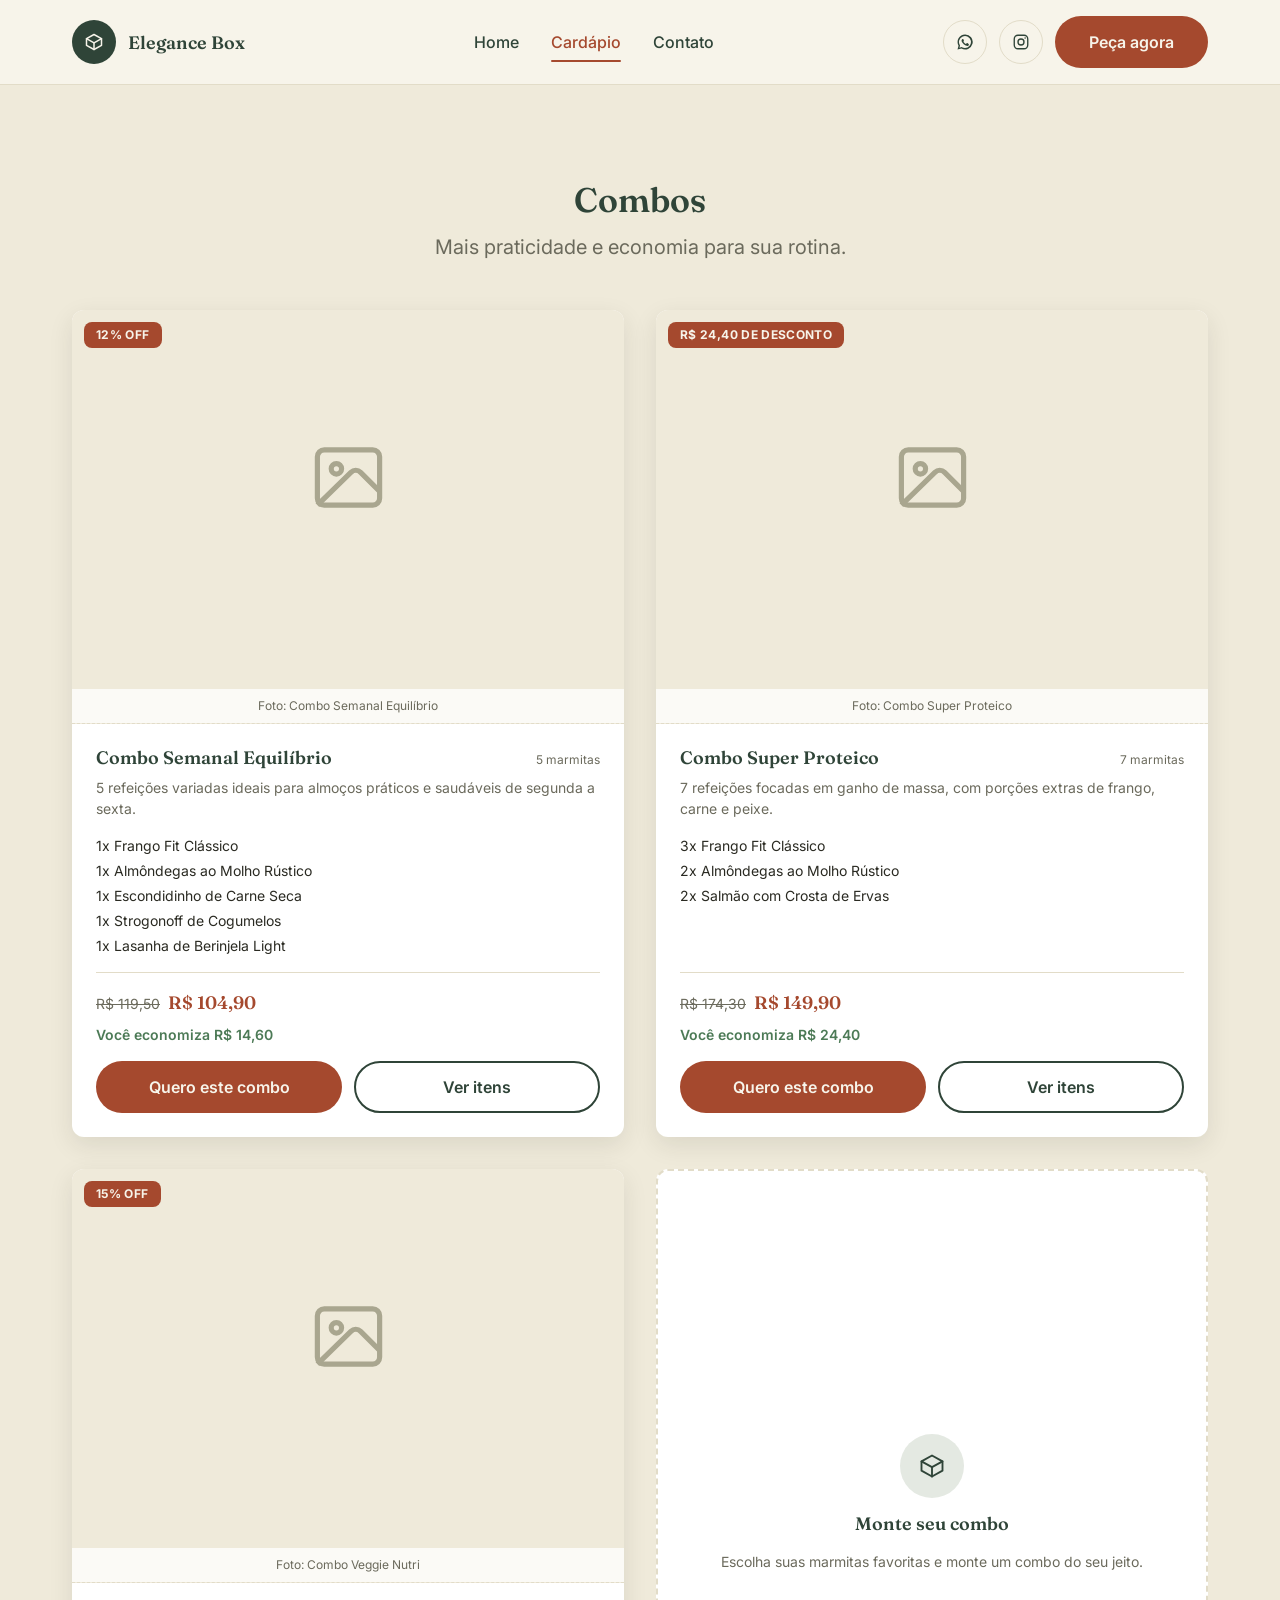
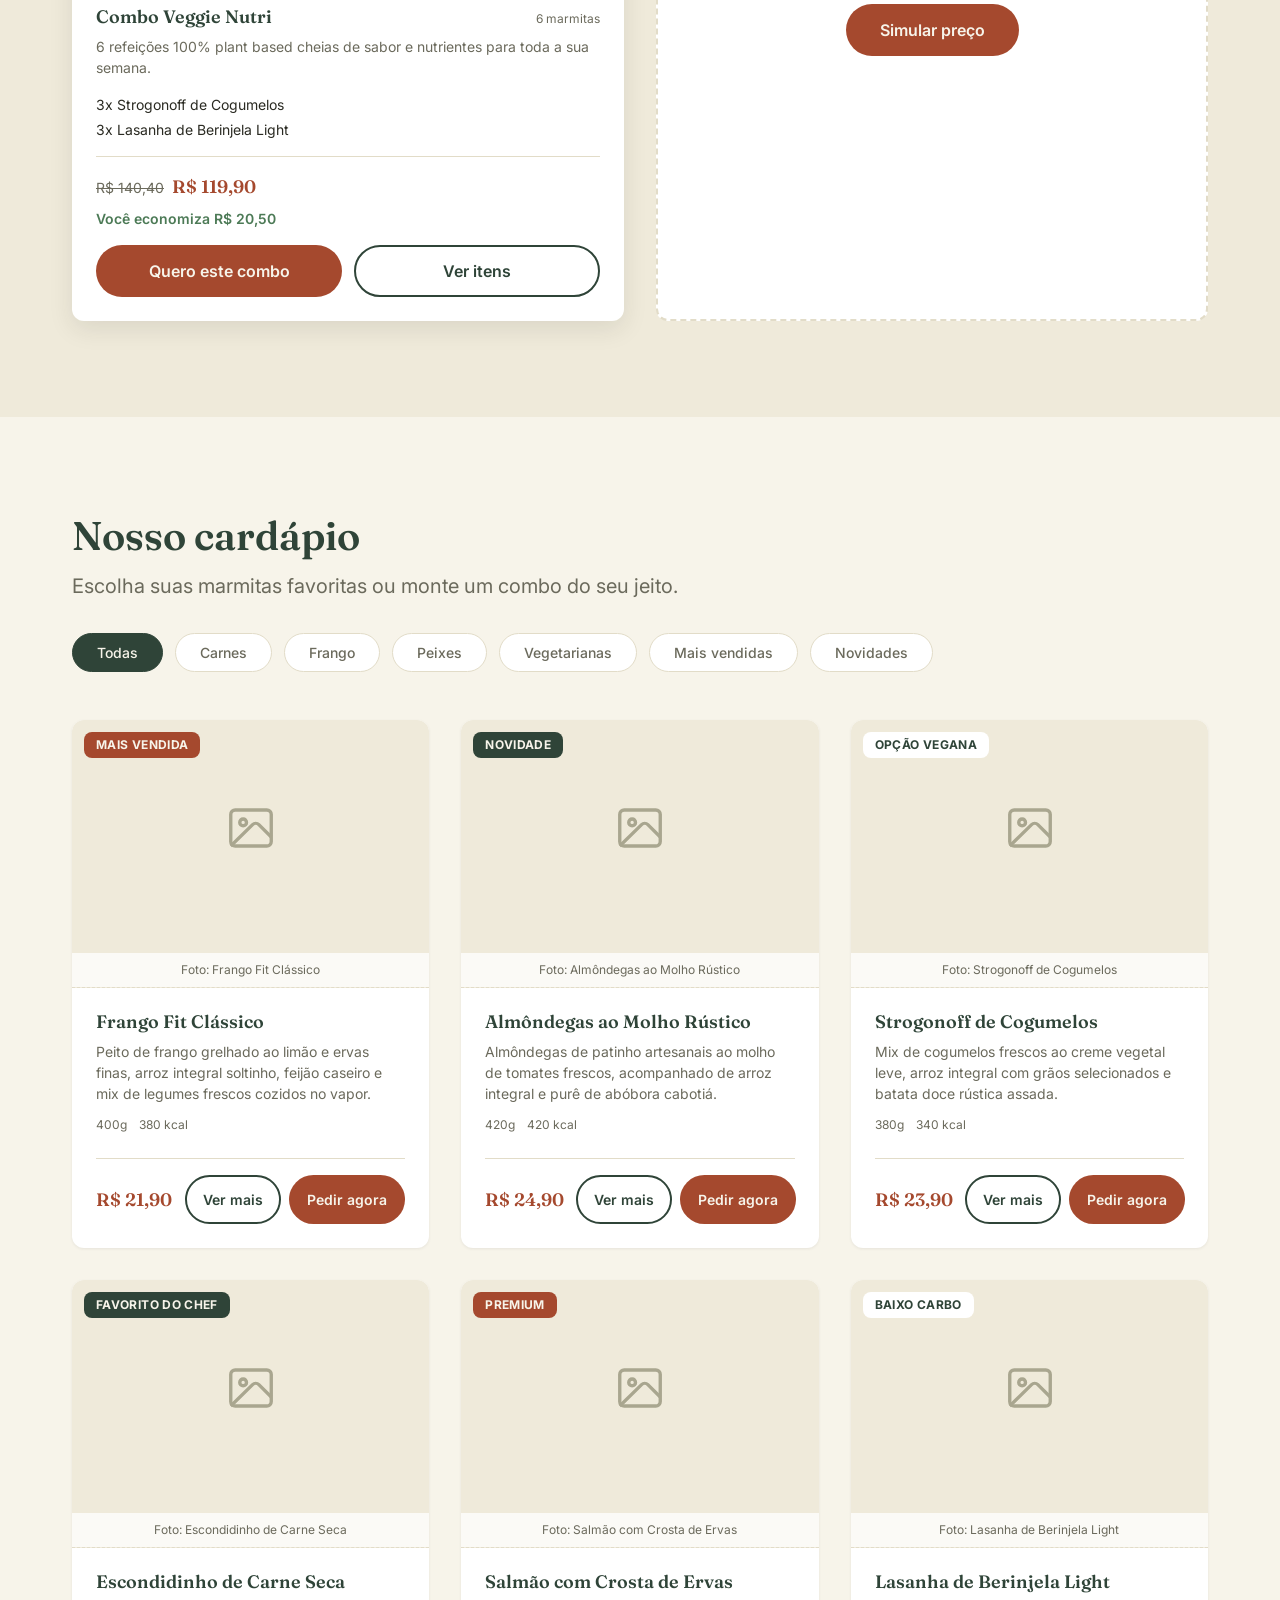
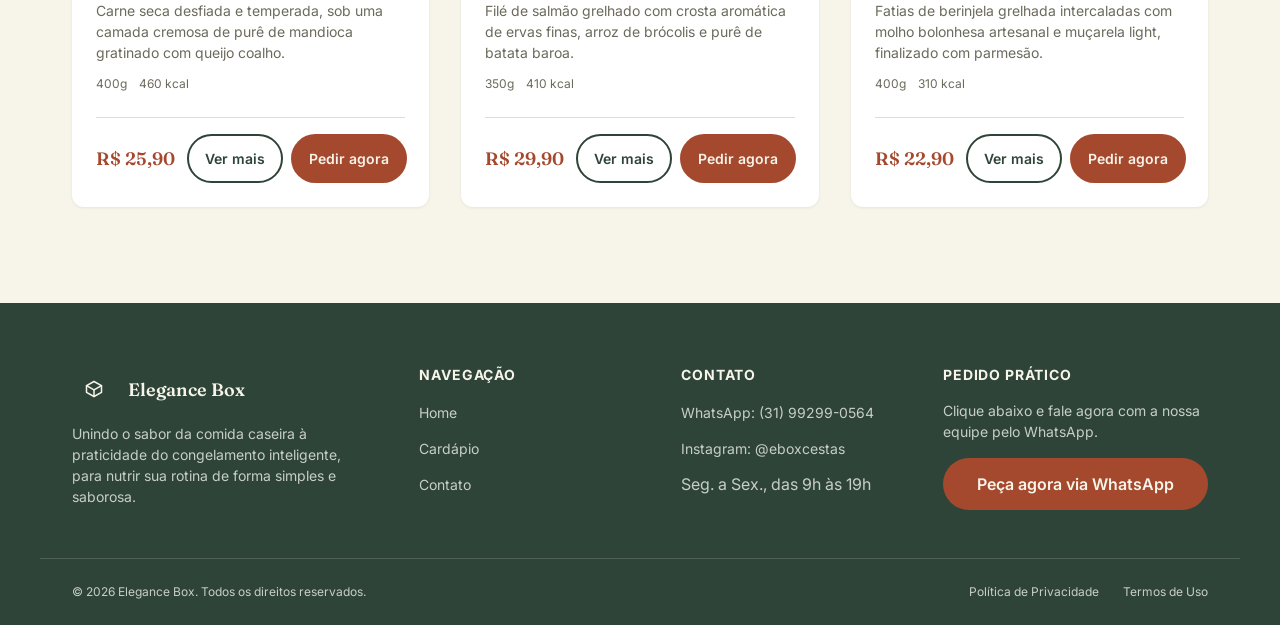
==== commit 35c0eb9c: "Melhora no design e responsividade" ====
--- a/cardapio.html
+++ b/cardapio.html
@@ -117,6 +117,24 @@
 
     <main id="main-content">
       <!-- ================================================================
+                 COMBOS
+                 3 combos prontos (renderizados via JS a partir de
+                 EB.data.COMBOS) + o card "Monte seu combo", que abre o modal
+                 grande de montagem personalizada.
+                 ================================================================ -->
+      <section class="section section--alt combos-section">
+        <div class="container">
+          <div class="section-header section-header--center">
+            <h2 class="section-header__title">Combos</h2>
+            <p class="section-header__subtitle">Mais praticidade e economia para sua rotina.</p>
+          </div>
+      
+          <div class="combos-grid" id="combosGrid"></div>
+        </div>
+      </section>
+
+      
+      <!-- ================================================================
            CABEÇALHO DO CARDÁPIO + FILTROS
            Título/texto de introdução e os chips de categoria que filtram
            o grid de produtos logo abaixo (ver cardapio.js).
@@ -140,6 +158,13 @@
             <button type="button" class="filter-chip" data-filter="novidades" aria-pressed="false">Novidades</button>
           </div>
 
+          <!-- Cabeçalho invisível apenas para leitores de tela: o nome de
+               cada marmita abaixo é um <h3> (mesmo componente usado na
+               Home), e sem este <h2> a hierarquia de títulos pularia do
+               <h1> "Nosso cardápio" direto para <h3>, o que confunde a
+               navegação por cabeçalhos de quem usa leitor de tela. -->
+          <h2 class="visually-hidden">Marmitas disponíveis</h2>
+
           <!-- Grid de produtos: preenchido/atualizado por cardapio.js a
                cada clique num filtro. aria-live="polite" faz leitores de
                tela avisarem discretamente quando o conteúdo do grid muda -->
@@ -147,22 +172,7 @@
         </div>
       </section>
 
-      <!-- ================================================================
-           COMBOS
-           3 combos prontos (renderizados via JS a partir de
-           EB.data.COMBOS) + o card "Monte seu combo", que abre o modal
-           grande de montagem personalizada.
-           ================================================================ -->
-      <section class="section section--alt combos-section">
-        <div class="container">
-          <div class="section-header section-header--center">
-            <h2 class="section-header__title">Combos</h2>
-            <p class="section-header__subtitle">Mais praticidade e economia para sua rotina.</p>
-          </div>
-
-          <div class="combos-grid" id="combosGrid"></div>
-        </div>
-      </section>
+
     </main>
 
     <!-- ==================================================================
--- a/css/variables.css
+++ b/css/variables.css
@@ -32,8 +32,19 @@
   --color-primary-dark: #22332a; /* variação mais escura, usada em hover de elementos primários */
   --color-primary-soft: #e4e9e2; /* verde bem clarinho, usado em fundos de ícone/hover sutil */
 
-  --color-accent: #d9603d; /* terracota: CTAs, preços, badges de destaque, estado ativo */
-  --color-accent-dark: #c24f2f; /* terracota escurecido, usado no hover dos botões de destaque */
+  /* Terracota escurecido em relação à primeira versão: o tom original
+     (#D9603D) media só 3.35:1 de contraste contra o fundo creme e contra
+     branco — abaixo do mínimo de 4.5:1 do WCAG AA para texto normal.
+     Como esta cor é usada sobretudo em texto pequeno (eyebrow, preço) e
+     como fundo de botão com texto claro em cima (todo CTA "Peça agora"/
+     "Pedir agora" do site), o contraste baixo prejudicava a leitura
+     exatamente nos elementos mais importantes da página. Os valores
+     abaixo foram calculados para garantir >=4.5:1 contra os 3 fundos
+     onde a cor aparece como texto (creme --color-bg, o creme mais escuro
+     --color-bg-alt das seções alternadas, e branco --color-surface dos
+     cards), com margem de segurança. */
+  --color-accent: #a5492e; /* terracota: CTAs, preços, badges de destaque, estado ativo — 4.86:1 vs bg-alt (pior caso), 5.85:1 vs branco */
+  --color-accent-dark: #8d3e28; /* terracota escurecido, usado no hover dos botões de destaque — 6.69:1 vs creme */
   --color-accent-soft: #fbe7e0; /* terracota bem clarinho, usado em fundo de badge/alerta leve */
 
   --color-text: #2a2a22; /* texto principal (títulos e corpo de texto) */
@@ -45,7 +56,7 @@
   --color-border-on-dark: rgba(247, 244, 234, 0.16); /* divisórias sobre fundo escuro */
 
   --color-success: #4c7a56; /* feedback positivo (ex: economia em combos) */
-  --color-alert: #c24f2f; /* feedback de alerta (reaproveita o tom de terracota escuro) */
+  --color-alert: #8d3e28; /* feedback de alerta (reaproveita o tom de terracota escuro) */
 
   --color-overlay: rgba(34, 51, 42, 0.55); /* fundo escurecido atrás de modais/menu mobile */
 
--- a/css/global.css
+++ b/css/global.css
@@ -294,13 +294,16 @@
 
 /* Botão circular só com ícone (WhatsApp/Instagram do header, fechar do
    modal, +/- do seletor de quantidade herdam a base mas redefinem
-   formato). aria-label é usado no HTML já que não há texto visível. */
+   formato). 44x44px é o mínimo recomendado de área de toque (Apple HIG /
+   Material Design) — importante aqui porque não há texto visível para
+   "compensar" um alvo pequeno, só o ícone. aria-label é usado no HTML já
+   que não há texto visível. */
 .icon-btn {
   display: inline-flex;
   align-items: center;
   justify-content: center;
-  width: 40px;
-  height: 40px;
+  width: 44px;
+  height: 44px;
   border-radius: var(--radius-full);
   border: 1px solid var(--color-border);
   color: var(--color-primary);
@@ -392,8 +395,8 @@
   display: inline-flex;
   align-items: center;
   justify-content: center;
-  width: 40px;
-  height: 40px;
+  width: 44px;
+  height: 44px;
   border-radius: var(--radius-full);
   background-color: var(--color-primary);
   color: var(--color-bg);
@@ -461,8 +464,8 @@
   display: none;
   align-items: center;
   justify-content: center;
-  width: 40px;
-  height: 40px;
+  width: 44px;
+  height: 44px;
   color: var(--color-primary);
 }
 .mobile-menu-toggle svg {
@@ -622,6 +625,12 @@
 .footer-block__text {
   font-size: var(--text-small);
   margin-bottom: var(--space-4);
+  /* Sem isso, a regra genérica "p { color: var(--color-text-muted) }"
+     (pensada para texto sobre fundo claro) vence por especificidade e
+     este parágrafo fica quase ilegível sobre o fundo verde escuro do
+     footer — precisa do mesmo tom claro usado nos elementos vizinhos
+     (.footer-block__description, .footer-block__list a). */
+  color: var(--color-text-on-dark-muted);
 }
 
 .site-footer__bottom {
@@ -771,10 +780,12 @@
   gap: var(--space-2);
 }
 
-/* Nos cards, os botões de ação são menores que o padrão global, para não
-   competir visualmente com o preço. */
+/* Nos cards, os botões de ação são menores que o padrão global (fonte
+   reduzida, para não competir visualmente com o preço), mas o padding
+   vertical usa --space-3 (não --space-2) para a altura final não cair
+   abaixo dos 44px de área de toque recomendados. */
 .product-card__actions .btn {
-  padding: var(--space-2) var(--space-4);
+  padding: var(--space-3) var(--space-4);
   font-size: var(--text-small);
 }
 
@@ -1221,12 +1232,16 @@
   flex-shrink: 0;
 }
 
+/* 44x44px (não os 32px originais): este é o botão que o usuário mais
+   toca repetidamente em todo o site, ao montar o combo personalizado —
+   um alvo pequeno demais aqui é o tipo de detalhe que mais prejudica a
+   experiência mobile, mesmo que passe despercebido no desktop. */
 .quantity-selector__btn {
   display: inline-flex;
   align-items: center;
   justify-content: center;
-  width: 32px;
-  height: 32px;
+  width: 44px;
+  height: 44px;
   border-radius: var(--radius-full);
   background-color: var(--color-bg-alt);
   color: var(--color-primary);
@@ -1241,8 +1256,8 @@
   cursor: not-allowed;
 }
 .quantity-selector__btn svg {
-  width: 14px;
-  height: 14px;
+  width: 16px;
+  height: 16px;
 }
 
 .quantity-selector__value {
@@ -1379,4 +1394,17 @@
     max-height: 92vh;
     padding: var(--space-5);
   }
-}
+
+  /* .btn--lg some vezes carrega textos longos (ex: "Fazer pedido pelo
+     WhatsApp"), e a base de .btn usa white-space: nowrap — em telas
+     estreitas, texto + o padding generoso de --space-7 de cada lado
+     ultrapassa a largura da tela (overflow horizontal). Permitir quebra
+     de linha aqui, com o botão ocupando 100% da largura disponível, é
+     mais robusto do que só reduzir o padding: continua funcionando se o
+     texto do botão mudar para algo ainda maior. */
+  .btn--lg {
+    width: 100%;
+    white-space: normal;
+    text-align: center;
+  }
+}
--- a/css/cardapio.css
+++ b/css/cardapio.css
@@ -166,24 +166,47 @@
    Duas colunas: lista rolável de marmitas + resumo fixo (sticky).
    -------------------------------------------------------------------- */
 
+/* minmax(0, ...) em cada coluna, não "1.6fr 1fr" sozinho: um valor
+   "fr" isolado equivale a minmax(auto, <fr>), cujo mínimo "auto" ainda é
+   calculado a partir do conteúdo — e a lista de marmitas contém texto
+   com white-space: nowrap (a descrição truncada), então sem o "0"
+   explícito a 1ª coluna cresce para caber o texto inteiro e empurra a
+   coluna do resumo para fora do modal (min-width: 0 nos itens sozinho
+   não é suficiente para conter uma trilha "fr" nesse cenário). */
 .builder {
   display: grid;
-  grid-template-columns: 1.6fr 1fr;
+  grid-template-columns: minmax(0, 1.6fr) minmax(0, 1fr);
   gap: var(--space-7);
   align-items: start;
 }
 
+/* min-width: 0 é essencial aqui: por padrão, um item de grid nunca
+   encolhe abaixo da largura "natural" do seu conteúdo (min-width: auto),
+   e .builder__row-description usa white-space: nowrap para o efeito de
+   reticências — sem este reset, o texto integral (bem mais largo que a
+   coluna) força a 1ª coluna do grid .builder a crescer muito além dos
+   1.6fr definidos, empurrando a coluna do resumo (.builder__summary)
+   para fora da área visível do modal. */
 .builder__list {
   display: flex;
   flex-direction: column;
-}
-
+  min-width: 0;
+}
+
+/* min-width: 0 de novo, pelo mesmo motivo do .builder__list acima: cada
+   .builder__row é um item flex dentro de .builder__list (que empilha as
+   linhas em coluna), e sem este reset a linha nunca encolhe abaixo da
+   largura "natural" da descrição com white-space: nowrap — em telas
+   bem estreitas isso faz a linha (e o texto dentro dela) vazar para
+   fora do modal em vez de truncar com reticências. */
 .builder__row {
   display: flex;
   align-items: center;
   gap: var(--space-4);
   padding-block: var(--space-4);
   border-bottom: 1px solid var(--color-border);
+  width: 100%;
+  min-width: 0;
 }
 .builder__row:first-child {
   padding-top: 0;
@@ -274,6 +297,16 @@
   font-size: var(--text-small);
   padding-block: var(--space-1);
 }
+/* O atributo HTML "hidden" some do elemento graças a uma regra padrão do
+   navegador ([hidden] { display: none }) — mas como a regra acima já
+   define display: flex para esta mesma classe, ela venceria a regra
+   nativa do navegador e a linha de desconto ficaria visível mesmo
+   escondida. Esta regra reforça o display: none sempre que o atributo
+   hidden estiver presente (usado por cardapio.js para esconder a linha
+   de desconto quando a faixa de desconto atual é 0%). */
+.builder__summary-row[hidden] {
+  display: none;
+}
 
 .builder__summary-row--discount {
   color: var(--color-accent);
@@ -308,7 +341,7 @@
   }
 
   .builder {
-    grid-template-columns: 1fr;
+    grid-template-columns: minmax(0, 1fr);
   }
   /* Sem a segunda coluna, o resumo não precisa mais ficar "grudado" no
      topo — ele simplesmente aparece depois da lista de marmitas. */
@@ -338,11 +371,40 @@
     width: 100%;
   }
 
+  /* No mobile, uma linha flex única (foto + texto + seletor de
+     quantidade) fica espremida demais para caber em ~320px de largura —
+     o nome quebra em 2 linhas, a descrição sobra quase ilegível e o
+     seletor de quantidade fica apertado contra a borda. Em vez disso,
+     cada linha vira um mini-grid de 2 colunas x 2 linhas: a foto ocupa
+     as duas linhas à esquerda, o texto fica em cima à direita e o
+     seletor de quantidade embaixo, alinhado com o texto — dando à
+     descrição a largura inteira da coluna direita para truncar melhor. */
   .builder__row {
-    flex-wrap: wrap;
+    display: grid;
+    /* minmax(0, 1fr), não "1fr" sozinho: "1fr" isolado equivale a
+       minmax(auto, 1fr), e o mínimo "auto" ainda se baseia na largura do
+       conteúdo (a descrição com white-space: nowrap) — o que reintroduz
+       o mesmo vazamento que min-width: 0 resolve para flex/bloco, só que
+       para uma trilha de grid. minmax(0, 1fr) é o jeito de zerar esse
+       mínimo automático diretamente na trilha. */
+    grid-template-columns: 48px minmax(0, 1fr);
+    grid-template-rows: auto auto;
+    column-gap: var(--space-4);
+    row-gap: var(--space-3);
   }
   .builder__row-media {
+    grid-column: 1;
+    grid-row: 1 / 3;
     width: 48px;
     height: 48px;
   }
-}
+  .builder__row-info {
+    grid-column: 2;
+    grid-row: 1;
+  }
+  .builder__row .quantity-selector {
+    grid-column: 2;
+    grid-row: 2;
+    justify-self: start;
+  }
+}
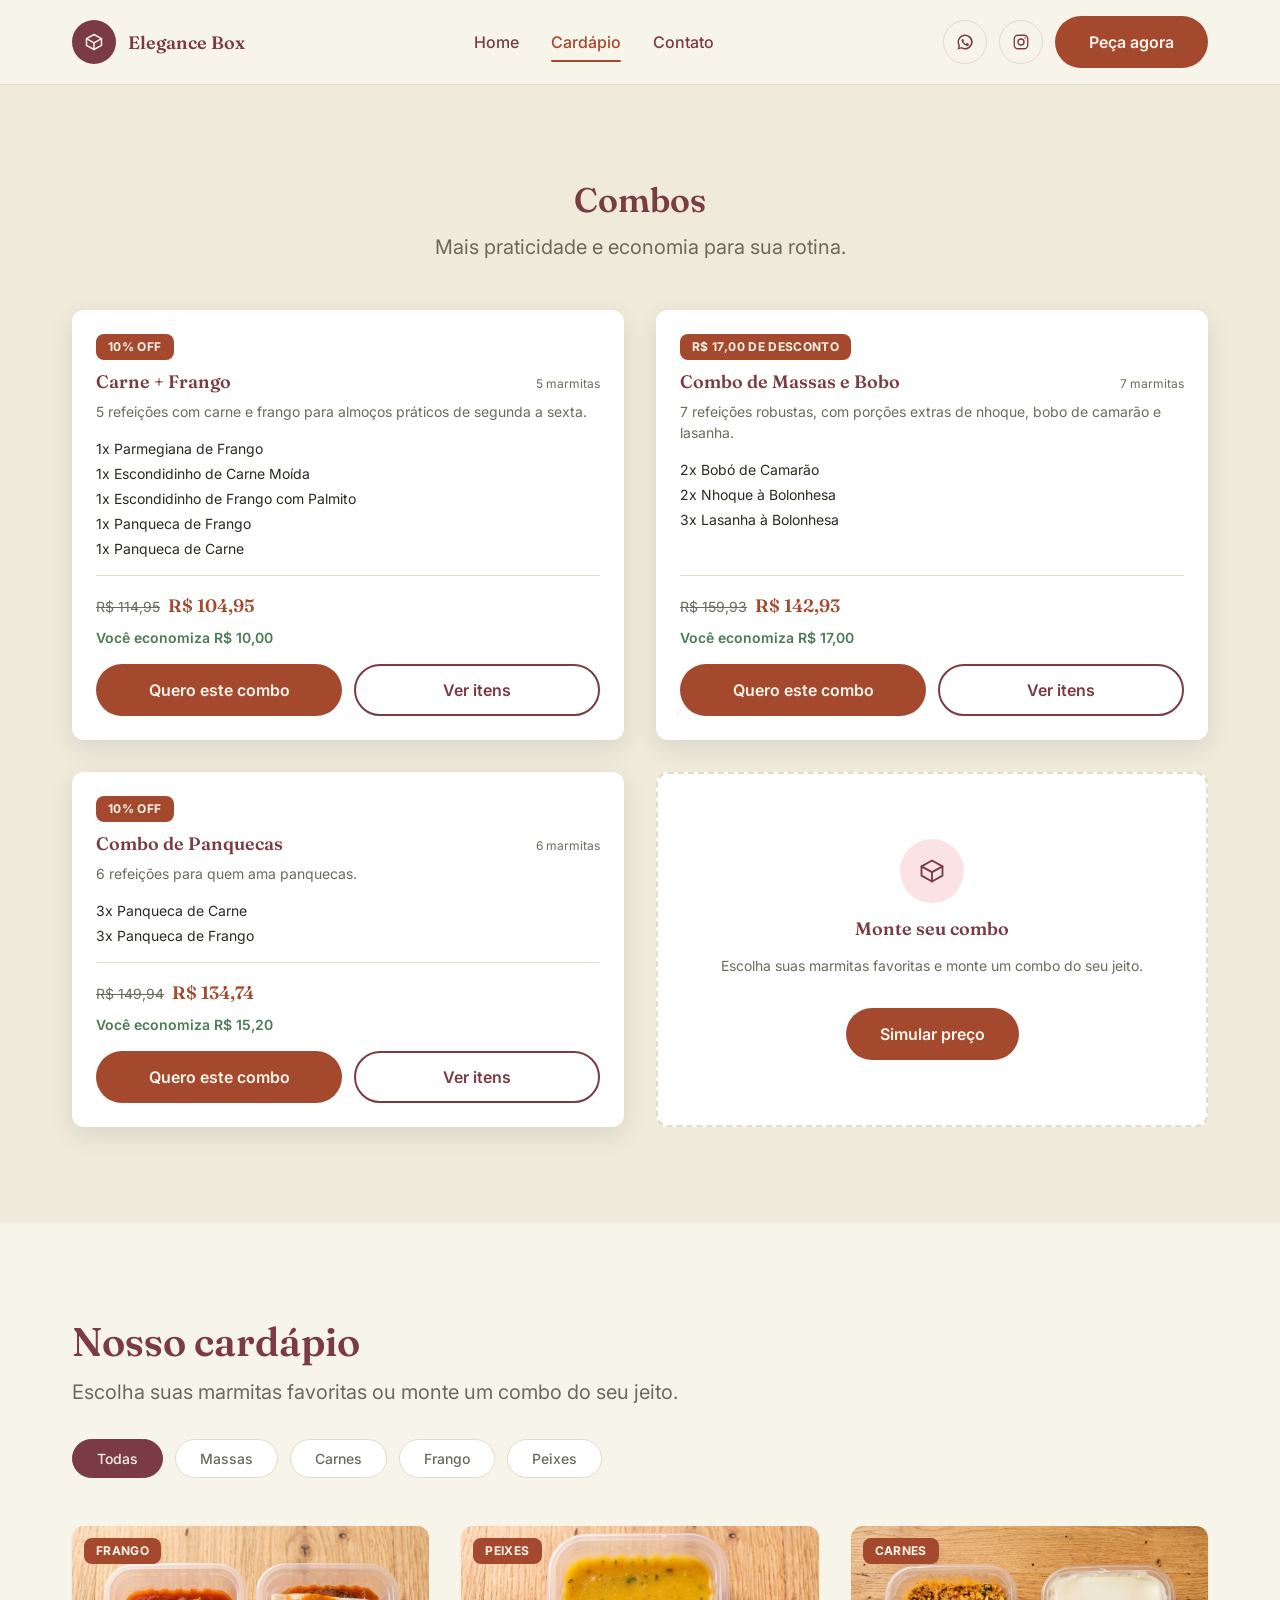
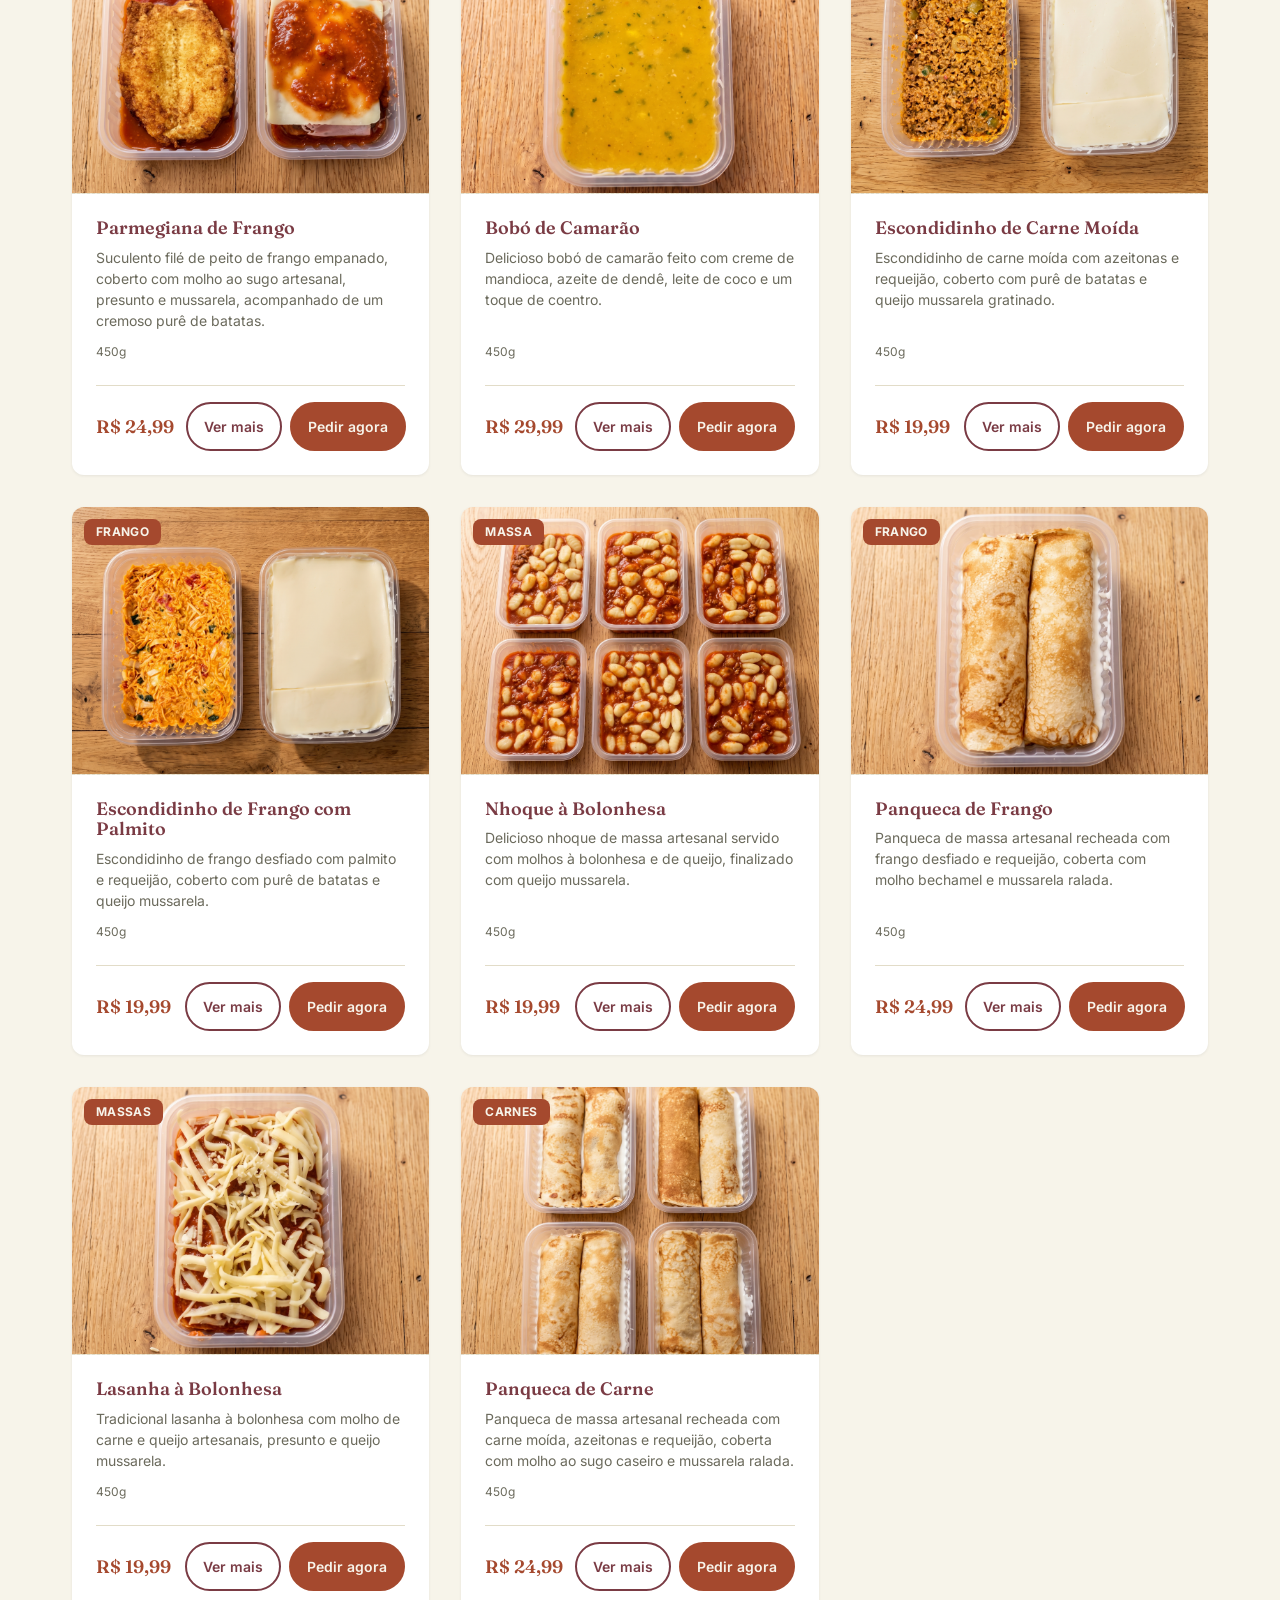
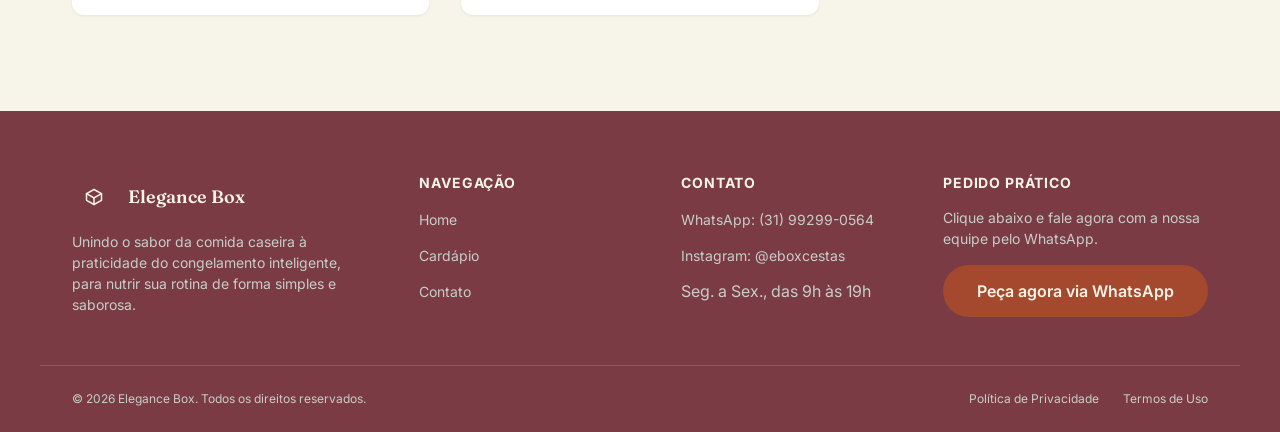
==== commit 0cfa3c68: "Fotos e organização" ====
--- a/cardapio.html
+++ b/cardapio.html
@@ -12,7 +12,7 @@
     <link
       rel="icon"
       type="image/svg+xml"
-      href="data:image/svg+xml,%3Csvg xmlns='http://www.w3.org/2000/svg' viewBox='0 0 24 24'%3E%3Crect width='24' height='24' rx='6' fill='%232F4438'/%3E%3Cpath d='M5 8.5l7-4 7 4-7 4-7-4Z' fill='none' stroke='%23F7F4EA' stroke-width='1.6' stroke-linejoin='round'/%3E%3Cpath d='M5 8.5v7l7 4 7-4v-7' fill='none' stroke='%23F7F4EA' stroke-width='1.6' stroke-linejoin='round'/%3E%3C/svg%3E"
+      href="data:image/svg+xml,%3Csvg xmlns='http://www.w3.org/2000/svg' viewBox='0 0 24 24'%3E%3Crect width='24' height='24' rx='6' fill='%237A3B44'/%3E%3Cpath d='M5 8.5l7-4 7 4-7 4-7-4Z' fill='none' stroke='%23F7F4EA' stroke-width='1.6' stroke-linejoin='round'/%3E%3Cpath d='M5 8.5v7l7 4 7-4v-7' fill='none' stroke='%23F7F4EA' stroke-width='1.6' stroke-linejoin='round'/%3E%3C/svg%3E"
     />
 
     <link rel="preconnect" href="https://fonts.googleapis.com" />
@@ -150,12 +150,10 @@
                que estes botões formam um conjunto de filtros relacionados -->
           <div class="filter-bar" id="filterBar" role="group" aria-label="Filtrar cardápio por categoria">
             <button type="button" class="filter-chip" data-filter="todas" aria-pressed="true">Todas</button>
+            <button type="button" class="filter-chip" data-filter="massas" aria-pressed="false">Massas</button>
             <button type="button" class="filter-chip" data-filter="carnes" aria-pressed="false">Carnes</button>
             <button type="button" class="filter-chip" data-filter="frango" aria-pressed="false">Frango</button>
             <button type="button" class="filter-chip" data-filter="peixes" aria-pressed="false">Peixes</button>
-            <button type="button" class="filter-chip" data-filter="vegetarianas" aria-pressed="false">Vegetarianas</button>
-            <button type="button" class="filter-chip" data-filter="mais-vendidas" aria-pressed="false">Mais vendidas</button>
-            <button type="button" class="filter-chip" data-filter="novidades" aria-pressed="false">Novidades</button>
           </div>
 
           <!-- Cabeçalho invisível apenas para leitores de tela: o nome de
@@ -384,6 +382,12 @@
           <p class="modal__subtitle">Escolha as unidades das suas marmitas e garanta descontos progressivos.</p>
         </div>
 
+        <!-- Faixas de desconto lidas de EB.data.DISCOUNT_TIERS e preenchidas
+             por cardapio.js (renderDiscountTiersInfo) — nunca escrever os
+             números aqui direto, para não haver risco de ficarem
+             dessincronizados caso a régua de desconto mude em data.js. -->
+        <ul class="builder__discount-tiers" id="builderDiscountTiers" aria-label="Descontos progressivos por quantidade de marmitas"></ul>
+
         <div class="builder">
           <!-- Coluna esquerda: uma linha por marmita disponível, com
                seletor de quantidade. Preenchida uma única vez (ao
--- a/css/variables.css
+++ b/css/variables.css
@@ -19,30 +19,47 @@
   /* ------------------------------------------------------------------
      CORES — PALETA DE MARCA
      Paleta inspirada em alimentação/qualidade: fundo em tom de marfim
-     (aconchegante, remete a embalagem/papel kraft), verde floresta como
-     cor primária (natural, orgânico, confiança) e terracota como cor de
-     destaque para todas as chamadas de ação (contraste alto, aparece bem
-     sobre o fundo claro sem parecer um site "tecnológico" genérico).
+     (aconchegante, remete a embalagem/papel kraft), rosa acinzentado como
+     cor primária (identidade da logo) e terracota como cor de destaque
+     para todas as chamadas de ação — "rosé + terracota" é uma combinação
+     clássica e aconchegante (ambos tons terrosos/quentes, mas com
+     saturação/matiz diferentes o suficiente para distinguir claramente
+     "isto é um título" de "isto é uma ação"). Chegamos a testar um
+     dourado no lugar da terracota para afastar ainda mais as duas cores
+     na roda de cores, mas o tom ficou escurecido demais pela exigência de
+     contraste (WCAG) e leu como um amarelo/mostarda sem graça — a
+     terracota original já resolve bem o problema sendo mais bonita.
      ------------------------------------------------------------------ */
   --color-bg: #f7f4ea; /* fundo principal das páginas (marfim quente) */
   --color-bg-alt: #efeada; /* fundo de seções alternadas / cards sobre --color-bg */
   --color-surface: #ffffff; /* superfície de cards e modais, "flutuando" sobre o fundo creme */
 
-  --color-primary: #2f4438; /* verde floresta: header, footer, títulos, ícones padrão */
-  --color-primary-dark: #22332a; /* variação mais escura, usada em hover de elementos primários */
-  --color-primary-soft: #e4e9e2; /* verde bem clarinho, usado em fundos de ícone/hover sutil */
+  /* Antes verde floresta (#2f4438) — trocado pelo rosa da logo a pedido
+     do cliente. --color-primary-soft usa a cor exata enviada por ele
+     (referência visual em anexo); --color-primary/--color-primary-dark
+     são tons mais escuros da MESMA família (não o rosa claro em si), já
+     que esta variável também é usada como texto (títulos, links de nav)
+     e como fundo escuro com texto claro em cima (footer, --section-dark)
+     — um rosa tão claro quanto o da referência não teria contraste
+     suficiente para nenhum dos dois usos. Valores calculados para
+     >=4.5:1 (na prática >=8:1) contra --color-bg, --color-bg-alt,
+     --color-surface (uso como texto) E contra --color-text-on-dark (uso
+     como fundo escuro) — ajustar aqui se o tom não bater exatamente com
+     a referência do cliente. */
+  --color-primary: #7a3b44; /* rosa queimado: header, footer, títulos, ícones padrão — 8.9:1 vs creme, 8.9:1 com texto claro em cima */
+  --color-primary-dark: #5e2c34; /* variação mais escura, usada em hover de elementos primários */
+  --color-primary-soft: #fbe2e4; /* rosa clarinho (cor enviada pelo cliente), usado em fundos de ícone/hover sutil */
 
-  /* Terracota escurecido em relação à primeira versão: o tom original
-     (#D9603D) media só 3.35:1 de contraste contra o fundo creme e contra
-     branco — abaixo do mínimo de 4.5:1 do WCAG AA para texto normal.
-     Como esta cor é usada sobretudo em texto pequeno (eyebrow, preço) e
-     como fundo de botão com texto claro em cima (todo CTA "Peça agora"/
-     "Pedir agora" do site), o contraste baixo prejudicava a leitura
-     exatamente nos elementos mais importantes da página. Os valores
-     abaixo foram calculados para garantir >=4.5:1 contra os 3 fundos
-     onde a cor aparece como texto (creme --color-bg, o creme mais escuro
-     --color-bg-alt das seções alternadas, e branco --color-surface dos
-     cards), com margem de segurança. */
+  /* Terracota original (mantida — a variante em dourado testada para
+     combinar com o novo --color-primary rosa ficou com aparência de
+     amarelo/mostarda sem graça, escurecida demais pela exigência de
+     contraste). Esta cor é usada sobretudo em texto pequeno (eyebrow,
+     preço) e como fundo de botão com texto claro em cima (todo CTA
+     "Peça agora"/"Pedir agora" do site); os valores abaixo garantem
+     >=4.5:1 contra os 3 fundos onde a cor aparece como texto (creme
+     --color-bg, o creme mais escuro --color-bg-alt das seções
+     alternadas, e branco --color-surface dos cards), com margem de
+     segurança. */
   --color-accent: #a5492e; /* terracota: CTAs, preços, badges de destaque, estado ativo — 4.86:1 vs bg-alt (pior caso), 5.85:1 vs branco */
   --color-accent-dark: #8d3e28; /* terracota escurecido, usado no hover dos botões de destaque — 6.69:1 vs creme */
   --color-accent-soft: #fbe7e0; /* terracota bem clarinho, usado em fundo de badge/alerta leve */
@@ -55,10 +72,10 @@
   --color-border: #e2dcc8; /* bordas sutis de cards, inputs e divisórias */
   --color-border-on-dark: rgba(247, 244, 234, 0.16); /* divisórias sobre fundo escuro */
 
-  --color-success: #4c7a56; /* feedback positivo (ex: economia em combos) */
+  --color-success: #4c7a56; /* feedback positivo (ex: economia em combos) — mantido verde de propósito: é a cor universalmente associada a "economia/dinheiro" no Brasil, e continua distinta tanto do rosa quanto da terracota */
   --color-alert: #8d3e28; /* feedback de alerta (reaproveita o tom de terracota escuro) */
 
-  --color-overlay: rgba(34, 51, 42, 0.55); /* fundo escurecido atrás de modais/menu mobile */
+  --color-overlay: rgba(94, 44, 52, 0.55); /* fundo escurecido atrás de modais/menu mobile — agora usa o tom de --color-primary-dark (rosa) em vez do antigo verde-escuro */
 
   /* ------------------------------------------------------------------
      TIPOGRAFIA
--- a/css/global.css
+++ b/css/global.css
@@ -529,6 +529,10 @@
   justify-content: center;
   gap: var(--space-6);
   padding: var(--space-6) var(--container-padding);
+  /* Em telas baixas (ex: celular em modo paisagem), a navegação + divisor
+     + ações podem ultrapassar a altura disponível — sem overflow-y, o
+     conteúdo centralizado ficaria cortado e inacessível. */
+  overflow-y: auto;
 }
 
 .mobile-menu__nav {
@@ -684,6 +688,15 @@
   text-align: center;
 }
 
+/* Quando o placeholder é substituído por uma <img> real, a imagem deve
+   preencher a mesma caixa (aspect-ratio + border-radius definidos abaixo). */
+img.media-placeholder {
+  display: block;
+  height: 100%;
+  object-fit: cover;
+  background-image: none;
+}
+
 /* Modificadores de proporção — cada contexto de uso define a altura
    necessária (hero grande, card de produto, foto quadrada, etc.). */
 .media-placeholder--hero {
@@ -836,21 +849,13 @@
   height: 100%;
 }
 
-.combo-card__media {
-  position: relative;
-}
-
-/* O selo de desconto do combo fica no canto, sobre a foto — é um dos
-   elementos visuais mais importantes do card (briefing, seção 23). */
-.combo-card__media .badge {
-  position: absolute;
-  top: var(--space-3);
-  left: var(--space-3);
-}
-
-.combo-card__media .media-placeholder {
-  border-radius: 0;
-  border-width: 0 0 1px 0;
+/* O selo de desconto do combo é o primeiro elemento do card — um dos
+   elementos visuais mais importantes (briefing, seção 23) — por isso fica
+   destacado acima do título, sem "esticar" na largura do card (o
+   combo-card__body é flex column, que por padrão esticaria o badge). */
+.combo-card__badge {
+  align-self: flex-start;
+  margin-bottom: var(--space-3);
 }
 
 .combo-card__body {
@@ -1183,44 +1188,6 @@
 }
 
 /* --------------------------------------------------------------------------
-   TABELA NUTRICIONAL
-   Usada dentro do modal de detalhes da marmita.
-   -------------------------------------------------------------------- */
-
-.nutrition-table {
-  font-size: var(--text-small);
-}
-
-.nutrition-table caption {
-  text-align: left;
-  font-weight: 600;
-  color: var(--color-text);
-  margin-bottom: var(--space-3);
-}
-
-.nutrition-table td {
-  padding: var(--space-2) var(--space-1);
-  border-bottom: 1px solid var(--color-border);
-}
-
-.nutrition-table td:last-child {
-  text-align: right;
-  font-weight: 600;
-  color: var(--color-text);
-}
-
-/* Nota de rodapé da tabela, exibida apenas nos produtos sem valores
-   nutricionais confirmados (ver EB.data.PRODUCTS) — nunca inventamos
-   número, então avisamos explicitamente que o dado está pendente. */
-.nutrition-table__note {
-  display: block;
-  margin-top: var(--space-3);
-  font-size: var(--text-caption);
-  font-style: italic;
-  color: var(--color-text-muted);
-}
-
-/* --------------------------------------------------------------------------
    SELETOR DE QUANTIDADE
    Usado no modal "Monte seu combo", um por marmita da lista.
    -------------------------------------------------------------------- */
@@ -1367,12 +1334,49 @@
     grid-template-columns: 1fr 1fr;
     row-gap: var(--space-7);
   }
+
+  /* Ao herdar as 3 colunas do desktop (ver home.css/cardapio.css), o
+     product-card cai para ~213px de largura no tablet — estreito demais
+     para "Ver mais" e "Pedir agora" lado a lado sem estourar o card.
+     Empilhar as ações resolve, no mesmo padrão já usado em
+     .combo-card__actions logo abaixo neste arquivo. */
+  .product-card__footer {
+    flex-direction: column;
+    align-items: stretch;
+    gap: var(--space-3);
+  }
+  .product-card__actions {
+    flex-direction: column;
+  }
 }
 
 /* MOBILE (<768px) */
 @media (max-width: 767px) {
   .container {
     --container-padding: 1.25rem;
+  }
+
+  /* ESCALA TIPOGRÁFICA — títulos de página/seção ficam grandes demais em
+     telas pequenas usando os mesmos tamanhos do desktop; um degrau abaixo
+     na escala já definida em variables.css resolve sem valores novos. */
+  h1 {
+    font-size: var(--text-h2);
+  }
+  h2 {
+    font-size: var(--text-h3);
+  }
+
+  /* Sem este ajuste, toda .section mantém os 96px de padding vertical
+     pensados para telas grandes — em telas de celular isso faz a página
+     parecer excessivamente longa e "vazia" entre seções. Reduzido para o
+     mesmo valor já usado pelo hero nesta largura (--space-7), mantendo o
+     ritmo vertical do site consistente. */
+  .section {
+    padding-block: var(--space-7);
+  }
+
+  .section-header {
+    margin-bottom: var(--space-6);
   }
 
   .site-footer__grid {
@@ -1407,4 +1411,30 @@
     white-space: normal;
     text-align: center;
   }
-}
+
+  /* Mesmo problema do .btn--lg acima, mas nos dois botões lado a lado do
+     combo-card: "Quero este combo" + "Ver itens" não cabem dividindo a
+     largura do card em telas de celular (cada .btn mantém white-space:
+     nowrap), fazendo o segundo botão vazar para fora do card. Empilhar
+     verticalmente resolve sem depender do texto de cada botão. */
+  .combo-card__actions {
+    flex-direction: column;
+  }
+
+  /* PRODUCT CARD — reduzido proporcionalmente para caber em 2 colunas
+     (ver .featured-products__grid/.products-grid). Os botões de ação já
+     ficam empilhados via a regra no bloco tablet acima; aqui só entra o
+     que é específico da largura ainda menor do mobile. */
+  .product-card__body {
+    padding: var(--space-4);
+  }
+  .product-card__name {
+    font-size: var(--text-small);
+  }
+  .product-card__description {
+    font-size: var(--text-caption);
+  }
+  .product-card .price__value {
+    font-size: var(--text-body);
+  }
+}
--- a/css/cardapio.css
+++ b/css/cardapio.css
@@ -3,8 +3,8 @@
    Estilos específicos da página Cardápio (cardapio.html): grid de
    produtos, grid de combos e os 3 modais (detalhes da marmita, detalhes
    do combo, monte seu combo). Componentes genéricos (.product-card,
-   .combo-card, .modal, .quantity-selector, .nutrition-table...) já vêm
-   de global.css — aqui só entra o layout específico desta página.
+   .combo-card, .modal, .quantity-selector...) já vêm de global.css —
+   aqui só entra o layout específico desta página.
    ========================================================================== */
 
 /* --------------------------------------------------------------------------
@@ -165,6 +165,17 @@
    MODAL: MONTE SEU COMBO
    Duas colunas: lista rolável de marmitas + resumo fixo (sticky).
    -------------------------------------------------------------------- */
+
+/* Faixas de desconto (ex: "5 a 7 marmitas: 5% OFF"), preenchidas por
+   renderDiscountTiersInfo() em cardapio.js. Reaproveita o componente
+   .badge de global.css em vez de estilo próprio — só o container em
+   flex-wrap é específico daqui. */
+.builder__discount-tiers {
+  display: flex;
+  flex-wrap: wrap;
+  gap: var(--space-2);
+  margin-bottom: var(--space-6);
+}
 
 /* minmax(0, ...) em cada coluna, não "1.6fr 1fr" sozinho: um valor
    "fr" isolado equivale a minmax(auto, <fr>), cujo mínimo "auto" ainda é
@@ -332,10 +343,6 @@
    -------------------------------------------------------------------- */
 
 @media (max-width: 1199px) {
-  .products-grid {
-    grid-template-columns: repeat(2, 1fr);
-  }
-
   .product-modal__grid {
     grid-template-columns: 1fr;
   }
@@ -356,7 +363,8 @@
 
 @media (max-width: 767px) {
   .products-grid {
-    grid-template-columns: 1fr;
+    grid-template-columns: repeat(2, 1fr);
+    gap: var(--space-4);
   }
 
   .combos-grid {
